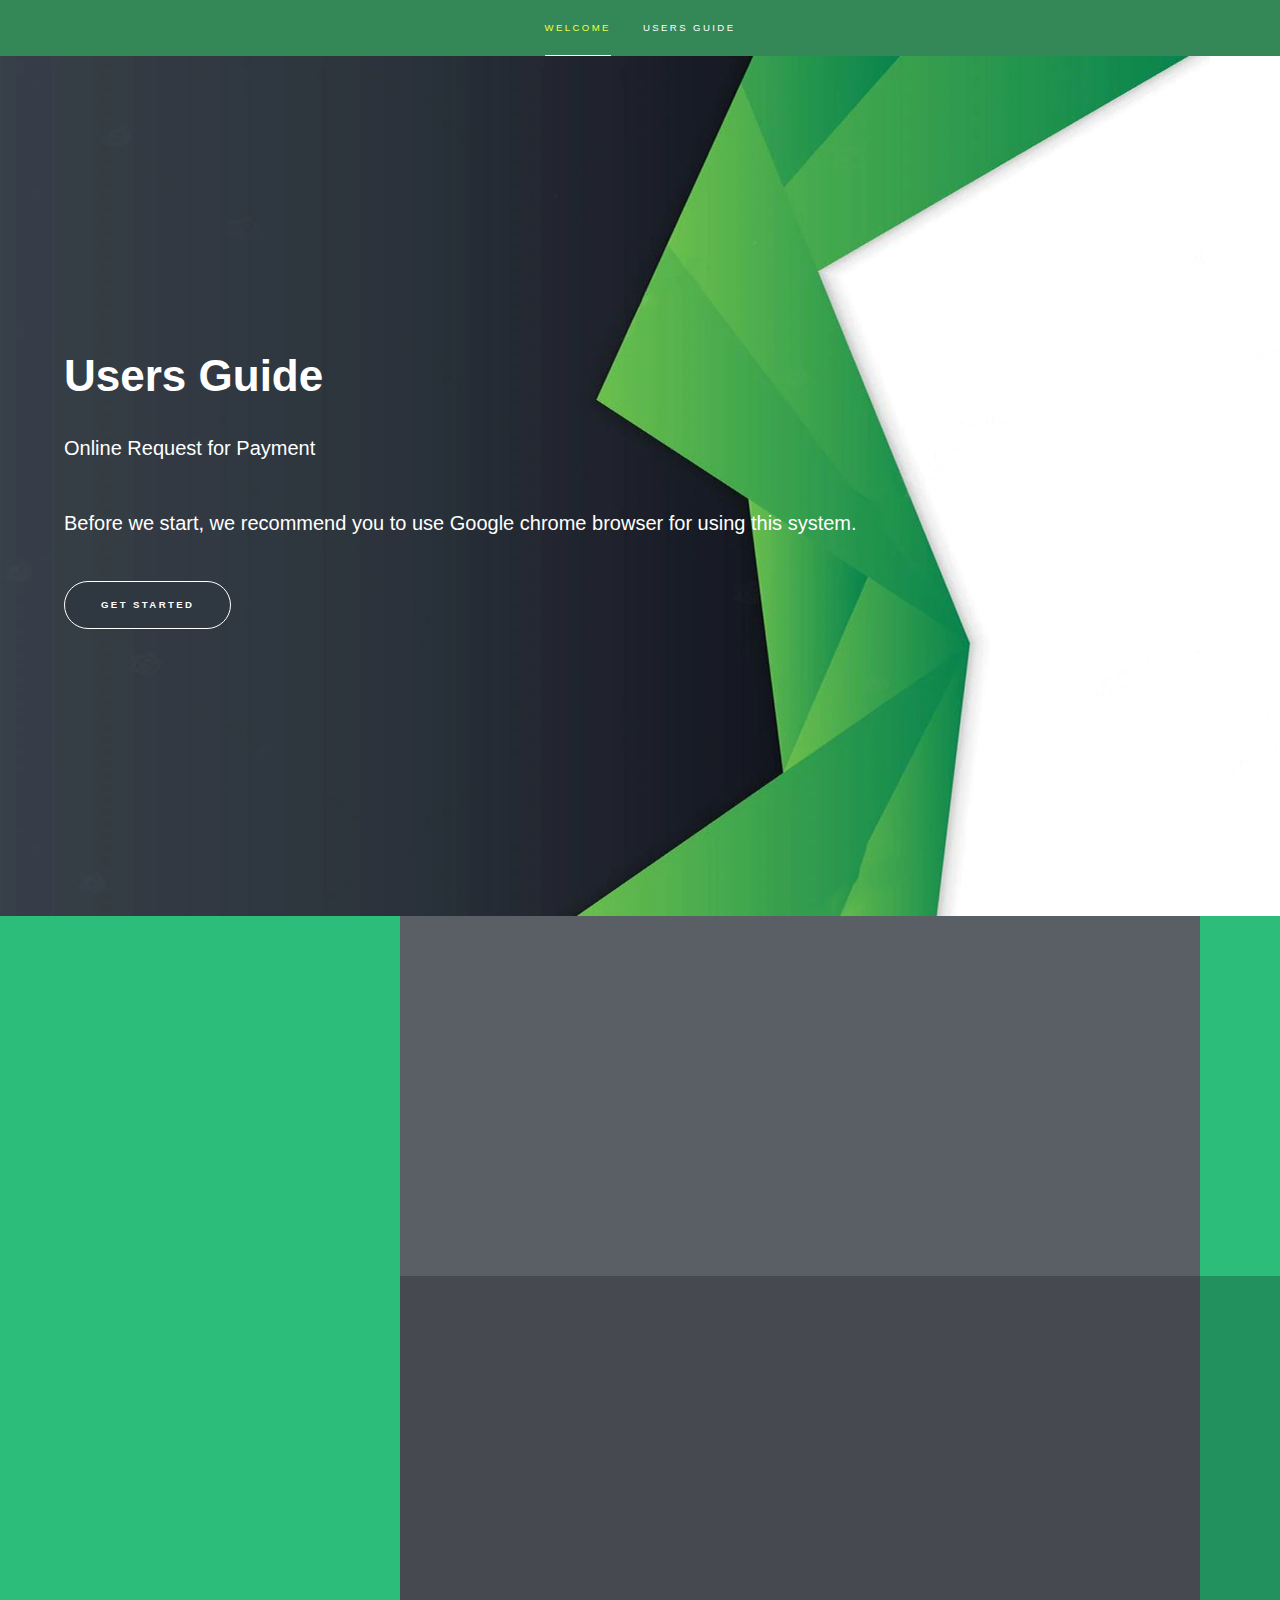
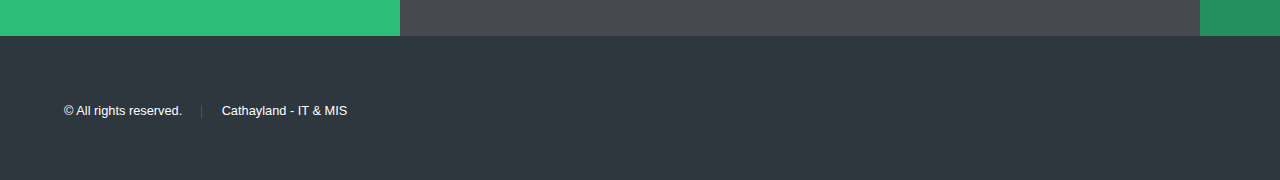
==== index.html @ 8e9511d3 "Upload HTML" ====
<!DOCTYPE HTML>

<html>
	<head>
		<title>User Manual</title>
		<meta charset="utf-8" />
		<meta name="viewport" content="width=device-width, initial-scale=1, user-scalable=no" />
		<link rel="stylesheet" href="assets/css/main.css" />
		<noscript><link rel="stylesheet" href="assets/css/noscript.css" /></noscript>
	</head>
	<body class="is-preload">

		<!-- Sidebar -->
			<section id="sidebar">
				<div class="inner">
					<nav>
						<ul>
							<li><a href="#intro">Welcome</a></li>
							<li><a href="#one">Users Guide</a></li>
						</ul>
					</nav>
				</div>
			</section>

		<!-- Wrapper -->
			<div id="wrapper">

				<!-- Intro -->
					<section id="intro" class="wrapper style1 fullscreen fade-up">
						<div class="inner">
							<h1>Users Guide</h1>
							<p>Online Request for Payment</p>
							<p style="font-weight: 100 !important; font-size: 20px; font-style: arial; margin-top:0;">Before we start, we recommend you to use Google chrome browser for using this system.</p>
							<ul class="actions">
								<li><a href="#one" class="button scrolly">Get Started</a></li>
							</ul>
						</div>
					</section>

				<!-- One -->
					<section id="one" class="wrapper style2 spotlights">
						<section>
							<a href="approver.html" class="image"><img src="images/M1.png" alt="" data-position="center center" /></a>
							<div class="content" style="background-color:#5a5f66;">
								<div class="inner">
									<h2>Approver</h2>
									<p>Directions on how to use Online Request for Payment as an approver.</p>
									<ul class="actions">
										<li><a href="approver.html" class="button">Read Online</a></li>
										<li><a href="" class="button primary icon solid fa-download">Download PDF</a></li>
									</ul>
								</div>
							</div>
						</section>
						<section>
							<a href="requestor.html" class="image"><img src="images/M2.png" alt="" data-position="top center" /></a>
							<div class="content" style="background-color:#464a50;">
								<div class="inner">
									<h2>Requestor</h2>
									<p>Directions on how to use Online Request for Payment as a requestor.</p>
									<ul class="actions">
										<li><a href="requestor.html" class="button">Read Online</a></li>
										<li><a href="" class="button primary icon solid fa-download">Download PDF</a></li>
									</ul>
								</div>
							</div>
						</section>

			</div>

		<!-- Footer -->
			<footer id="footer" class="wrapper style1-alt">
				<div class="inner" style="background-color:#2e363e;">
					<ul class="menu">
						<li>&copy; All rights reserved.</li><li>Cathayland - IT & MIS</li>
					</ul>
				</div>
			</footer>

		<!-- Scripts -->
			<script src="assets/js/jquery.min.js"></script>
			<script src="assets/js/jquery.scrollex.min.js"></script>
			<script src="assets/js/jquery.scrolly.min.js"></script>
			<script src="assets/js/browser.min.js"></script>
			<script src="assets/js/breakpoints.min.js"></script>
			<script src="assets/js/util.js"></script>
			<script src="assets/js/main.js"></script>

	</body>
</html>
---- assets/css/main.css ----
@import url(fontawesome-all.min.css);


html, body, div, span, applet, object,
iframe, h1, h2, h3, h4, h5, h6, p, blockquote,
pre, a, abbr, acronym, address, big, cite,
code, del, dfn, em, img, ins, kbd, q, s, samp,
small, strike, strong, sub, sup, tt, var, b,
u, i, center, dl, dt, dd, ol, ul, li, fieldset,
form, label, legend, table, caption, tbody,
tfoot, thead, tr, th, td, article, aside,
canvas, details, embed, figure, figcaption,
footer, header, hgroup, menu, nav, output, ruby,
section, summary, time, mark, audio, video {
	margin: 0;
	padding: 0;
	border: 0;
	font-size: 100%;
	font: inherit;
	vertical-align: baseline;}

article, aside, details, figcaption, figure,
footer, header, hgroup, menu, nav, section {
	display: block;}

body {
	line-height: 1;
}

ol, ul {
	list-style: none;
}

blockquote, q {
	quotes: none;
}

	blockquote:before, blockquote:after, q:before, q:after {
		content: '';
		content: none;
	}

table {
	border-collapse: collapse;
	border-spacing: 0;
}

body {
	-webkit-text-size-adjust: none;
}

mark {
	background-color: transparent;
	color: inherit;
}

input::-moz-focus-inner {
	border: 0;
	padding: 0;
}

input, select, textarea {
	-moz-appearance: none;
	-webkit-appearance: none;
	-ms-appearance: none;
	appearance: none;
}

/* Basic */

	@-ms-viewport {
		width: device-width;
	}

	body {
		-ms-overflow-style: scrollbar;
	}

	@media screen and (max-width: 480px) {

		html, body {
			min-width: 320px;
		}

	}

	html {
		box-sizing: border-box;
	}

	*, *:before, *:after {
		box-sizing: inherit;
	}

	body {
		background: #5a5f66;
	}

		body.is-preload *, body.is-preload *:before, body.is-preload *:after {
			-moz-animation: none !important;
			-webkit-animation: none !important;
			-ms-animation: none !important;
			animation: none !important;
			-moz-transition: none !important;
			-webkit-transition: none !important;
			-ms-transition: none !important;
			transition: none !important;
		}

/* Type */

	body, input, select, textarea {
		color: #ffffff;
		font-family: Arial, Helvetica, sans-serif;
		font-size: 16.5pt;
		font-weight: normal;
		line-height: 1.75;
	}

		@media screen and (max-width: 1680px) {

			body, input, select, textarea {
				font-size: 13pt;
			}

		}

		@media screen and (max-width: 1280px) {

			body, input, select, textarea {
				font-size: 12pt;
			}

		}

		@media screen and (max-width: 360px) {

			body, input, select, textarea {
				font-size: 11pt;
			}

		}

	a {
		-moz-transition: color 0.2s ease, border-bottom-color 0.2s ease;
		-webkit-transition: color 0.2s ease, border-bottom-color 0.2s ease;
		-ms-transition: color 0.2s ease, border-bottom-color 0.2s ease;
		transition: color 0.2s ease, border-bottom-color 0.2s ease;
		border-bottom: dotted 1px rgba(255, 255, 255, 0.35);
		color: inherit;
		text-decoration: none;
	}

		a:hover {
			border-bottom-color: transparent;
			color: #ffffff;
		}

	strong, b {
		color: #ffffff;
		font-weight: bold;
	}

	em, i {
		font-style: italic;
	}

	p {
		margin: 0 0 2em 0;
	}

	h1, h2, h3, h4, h5, h6 {
		color: #ffffff;
		font-weight: bold;
		line-height: 1.5;
		margin: 0 0 0.5em 0;
	}

		h1 a, h2 a, h3 a, h4 a, h5 a, h6 a {
			color: inherit;
			text-decoration: none;
		}

	h1 {
		font-size: 2.75em;
	}

		h1.major {
			margin: 0 0 1.3em 0;
			position: relative;
			padding-bottom: 0.35em;
		}

			h1.major:after {
				background-image: -moz-linear-gradient(to right, #ffffff, #30ff49);
				background-image: -webkit-linear-gradient(to right, #ffffff, #30ff49);
				background-image: -ms-linear-gradient(to right, #ffffff, #30ff49);
				background-image: linear-gradient(to right, #ffffff, #30ff49);
				-moz-transition: max-width 0.2s ease;
				-webkit-transition: max-width 0.2s ease;
				-ms-transition: max-width 0.2s ease;
				transition: max-width 0.2s ease;
				border-radius: 0.2em;
				bottom: 0;
				content: '';
				height: 0.05em;
				position: absolute;
				right: 0;
				width: 100%;
			}

	h2 {
		font-size: 1.75em;
	}

	h3 {
		font-size: 1.1em;
	}

	h4 {
		font-size: 1em;
	}

	h5 {
		font-size: 0.8em;
	}

	h6 {
		font-size: 0.6em;
	}

	@media screen and (max-width: 736px) {

		h1 {
			font-size: 2em;
		}

		h2 {
			font-size: 1.25em;
		}

		h3 {
			font-size: 1em;
		}

		h4 {
			font-size: 0.8em;
		}

		h5 {
			font-size: 0.6em;
		}

		h6 {
			font-size: 0.6em;
		}

	}

	sub {
		font-size: 0.8em;
		position: relative;
		top: 0.5em;
	}

	sup {
		font-size: 0.8em;
		position: relative;
		top: -0.5em;
	}

	blockquote {
		border-left: solid 4px rgba(255, 255, 255, 0.15);
		font-style: italic;
		margin: 0 0 2em 0;
		padding: 0.5em 0 0.5em 2em;
	}

	code {
		background: rgba(255, 255, 255, 0.05);
		border-radius: 0.25em;
		border: solid 1px rgba(255, 255, 255, 0.15);
		font-family: "Courier New", monospace;
		font-size: 0.9em;
		margin: 0 0.25em;
		padding: 0.25em 0.65em;
	}

	pre {
		-webkit-overflow-scrolling: touch;
		font-family: "Courier New", monospace;
		font-size: 0.9em;
		margin: 0 0 2em 0;
	}

		pre code {
			display: block;
			line-height: 1.75em;
			padding: 1em 1.5em;
			overflow-x: auto;
		}

	hr {
		border: 0;
		border-bottom: solid 1px rgba(255, 255, 255, 0.15);
		margin: 2em 0;
	}

		hr.major {
			margin: 3em 0;
		}

	.align-left {
		text-align: left;
	}

	.align-center {
		text-align: center;
	}

	.align-right {
		text-align: right;
	}

/* Row */

	.row {
		display: flex;
		flex-wrap: wrap;
		box-sizing: border-box;
		align-items: stretch;
	}

		.row > * {
			box-sizing: border-box;
		}

		.row.gtr-uniform > * > :last-child {
			margin-bottom: 0;
		}

		.row.aln-left {
			justify-content: flex-start;
		}

		.row.aln-center {
			justify-content: center;
		}

		.row.aln-right {
			justify-content: flex-end;
		}

		.row.aln-top {
			align-items: flex-start;
		}

		.row.aln-middle {
			align-items: center;
		}

		.row.aln-bottom {
			align-items: flex-end;
		}

		.row > .imp {
			order: -1;
		}

		.row > .col-1 {
			width: 8.33333%;
		}

		.row > .off-1 {
			margin-left: 8.33333%;
		}

		.row > .col-2 {
			width: 16.66667%;
		}

		.row > .off-2 {
			margin-left: 16.66667%;
		}

		.row > .col-3 {
			width: 25%;
		}

		.row > .off-3 {
			margin-left: 25%;
		}

		.row > .col-4 {
			width: 33.33333%;
		}

		.row > .off-4 {
			margin-left: 33.33333%;
		}

		.row > .col-5 {
			width: 41.66667%;
		}

		.row > .off-5 {
			margin-left: 41.66667%;
		}

		.row > .col-6 {
			width: 50%;
		}

		.row > .off-6 {
			margin-left: 50%;
		}

		.row > .col-7 {
			width: 58.33333%;
		}

		.row > .off-7 {
			margin-left: 58.33333%;
		}

		.row > .col-8 {
			width: 66.66667%;
		}

		.row > .off-8 {
			margin-left: 66.66667%;
		}

		.row > .col-9 {
			width: 75%;
		}

		.row > .off-9 {
			margin-left: 75%;
		}

		.row > .col-10 {
			width: 83.33333%;
		}

		.row > .off-10 {
			margin-left: 83.33333%;
		}

		.row > .col-11 {
			width: 91.66667%;
		}

		.row > .off-11 {
			margin-left: 91.66667%;
		}

		.row > .col-12 {
			width: 100%;
		}

		.row > .off-12 {
			margin-left: 100%;
		}

		.row.gtr-0 {
			margin-top: 0;
			margin-left: 0em;
		}

			.row.gtr-0 > * {
				padding: 0 0 0 0em;
			}

			.row.gtr-0.gtr-uniform {
				margin-top: 0em;
			}

				.row.gtr-0.gtr-uniform > * {
					padding-top: 0em;
				}

		.row.gtr-25 {
			margin-top: 0;
			margin-left: -0.375em;
		}

			.row.gtr-25 > * {
				padding: 0 0 0 0.375em;
			}

			.row.gtr-25.gtr-uniform {
				margin-top: -0.375em;
			}

				.row.gtr-25.gtr-uniform > * {
					padding-top: 0.375em;
				}

		.row.gtr-50 {
			margin-top: 0;
			margin-left: -0.75em;
		}

			.row.gtr-50 > * {
				padding: 0 0 0 0.75em;
			}

			.row.gtr-50.gtr-uniform {
				margin-top: -0.75em;
			}

				.row.gtr-50.gtr-uniform > * {
					padding-top: 0.75em;
				}

		.row {
			margin-top: 0;
			margin-left: -1.5em;
		}

			.row > * {
				padding: 0 0 0 1.5em;
			}

			.row.gtr-uniform {
				margin-top: -1.5em;
			}

				.row.gtr-uniform > * {
					padding-top: 1.5em;
				}

		.row.gtr-150 {
			margin-top: 0;
			margin-left: -2.25em;
		}

			.row.gtr-150 > * {
				padding: 0 0 0 2.25em;
			}

			.row.gtr-150.gtr-uniform {
				margin-top: -2.25em;
			}

				.row.gtr-150.gtr-uniform > * {
					padding-top: 2.25em;
				}

		.row.gtr-200 {
			margin-top: 0;
			margin-left: -3em;
		}

			.row.gtr-200 > * {
				padding: 0 0 0 3em;
			}

			.row.gtr-200.gtr-uniform {
				margin-top: -3em;
			}

				.row.gtr-200.gtr-uniform > * {
					padding-top: 3em;
				}

		@media screen and (max-width: 1680px) {

			.row {
				display: flex;
				flex-wrap: wrap;
				box-sizing: border-box;
				align-items: stretch;
			}

				.row > * {
					box-sizing: border-box;
				}

				.row.gtr-uniform > * > :last-child {
					margin-bottom: 0;
				}

				.row.aln-left {
					justify-content: flex-start;
				}

				.row.aln-center {
					justify-content: center;
				}

				.row.aln-right {
					justify-content: flex-end;
				}

				.row.aln-top {
					align-items: flex-start;
				}

				.row.aln-middle {
					align-items: center;
				}

				.row.aln-bottom {
					align-items: flex-end;
				}

				.row > .imp-xlarge {
					order: -1;
				}

				.row > .col-1-xlarge {
					width: 8.33333%;
				}

				.row > .off-1-xlarge {
					margin-left: 8.33333%;
				}

				.row > .col-2-xlarge {
					width: 16.66667%;
				}

				.row > .off-2-xlarge {
					margin-left: 16.66667%;
				}

				.row > .col-3-xlarge {
					width: 25%;
				}

				.row > .off-3-xlarge {
					margin-left: 25%;
				}

				.row > .col-4-xlarge {
					width: 33.33333%;
				}

				.row > .off-4-xlarge {
					margin-left: 33.33333%;
				}

				.row > .col-5-xlarge {
					width: 41.66667%;
				}

				.row > .off-5-xlarge {
					margin-left: 41.66667%;
				}

				.row > .col-6-xlarge {
					width: 50%;
				}

				.row > .off-6-xlarge {
					margin-left: 50%;
				}

				.row > .col-7-xlarge {
					width: 58.33333%;
				}

				.row > .off-7-xlarge {
					margin-left: 58.33333%;
				}

				.row > .col-8-xlarge {
					width: 66.66667%;
				}

				.row > .off-8-xlarge {
					margin-left: 66.66667%;
				}

				.row > .col-9-xlarge {
					width: 75%;
				}

				.row > .off-9-xlarge {
					margin-left: 75%;
				}

				.row > .col-10-xlarge {
					width: 83.33333%;
				}

				.row > .off-10-xlarge {
					margin-left: 83.33333%;
				}

				.row > .col-11-xlarge {
					width: 91.66667%;
				}

				.row > .off-11-xlarge {
					margin-left: 91.66667%;
				}

				.row > .col-12-xlarge {
					width: 100%;
				}

				.row > .off-12-xlarge {
					margin-left: 100%;
				}

				.row.gtr-0 {
					margin-top: 0;
					margin-left: 0em;
				}

					.row.gtr-0 > * {
						padding: 0 0 0 0em;
					}

					.row.gtr-0.gtr-uniform {
						margin-top: 0em;
					}

						.row.gtr-0.gtr-uniform > * {
							padding-top: 0em;
						}

				.row.gtr-25 {
					margin-top: 0;
					margin-left: -0.375em;
				}

					.row.gtr-25 > * {
						padding: 0 0 0 0.375em;
					}

					.row.gtr-25.gtr-uniform {
						margin-top: -0.375em;
					}

						.row.gtr-25.gtr-uniform > * {
							padding-top: 0.375em;
						}

				.row.gtr-50 {
					margin-top: 0;
					margin-left: -0.75em;
				}

					.row.gtr-50 > * {
						padding: 0 0 0 0.75em;
					}

					.row.gtr-50.gtr-uniform {
						margin-top: -0.75em;
					}

						.row.gtr-50.gtr-uniform > * {
							padding-top: 0.75em;
						}

				.row {
					margin-top: 0;
					margin-left: -1.5em;
				}

					.row > * {
						padding: 0 0 0 1.5em;
					}

					.row.gtr-uniform {
						margin-top: -1.5em;
					}

						.row.gtr-uniform > * {
							padding-top: 1.5em;
						}

				.row.gtr-150 {
					margin-top: 0;
					margin-left: -2.25em;
				}

					.row.gtr-150 > * {
						padding: 0 0 0 2.25em;
					}

					.row.gtr-150.gtr-uniform {
						margin-top: -2.25em;
					}

						.row.gtr-150.gtr-uniform > * {
							padding-top: 2.25em;
						}

				.row.gtr-200 {
					margin-top: 0;
					margin-left: -3em;
				}

					.row.gtr-200 > * {
						padding: 0 0 0 3em;
					}

					.row.gtr-200.gtr-uniform {
						margin-top: -3em;
					}

						.row.gtr-200.gtr-uniform > * {
							padding-top: 3em;
						}

		}

		@media screen and (max-width: 1280px) {

			.row {
				display: flex;
				flex-wrap: wrap;
				box-sizing: border-box;
				align-items: stretch;
			}

				.row > * {
					box-sizing: border-box;
				}

				.row.gtr-uniform > * > :last-child {
					margin-bottom: 0;
				}

				.row.aln-left {
					justify-content: flex-start;
				}

				.row.aln-center {
					justify-content: center;
				}

				.row.aln-right {
					justify-content: flex-end;
				}

				.row.aln-top {
					align-items: flex-start;
				}

				.row.aln-middle {
					align-items: center;
				}

				.row.aln-bottom {
					align-items: flex-end;
				}

				.row > .imp-large {
					order: -1;
				}

				.row > .col-1-large {
					width: 8.33333%;
				}

				.row > .off-1-large {
					margin-left: 8.33333%;
				}

				.row > .col-2-large {
					width: 16.66667%;
				}

				.row > .off-2-large {
					margin-left: 16.66667%;
				}

				.row > .col-3-large {
					width: 25%;
				}

				.row > .off-3-large {
					margin-left: 25%;
				}

				.row > .col-4-large {
					width: 33.33333%;
				}

				.row > .off-4-large {
					margin-left: 33.33333%;
				}

				.row > .col-5-large {
					width: 41.66667%;
				}

				.row > .off-5-large {
					margin-left: 41.66667%;
				}

				.row > .col-6-large {
					width: 50%;
				}

				.row > .off-6-large {
					margin-left: 50%;
				}

				.row > .col-7-large {
					width: 58.33333%;
				}

				.row > .off-7-large {
					margin-left: 58.33333%;
				}

				.row > .col-8-large {
					width: 66.66667%;
				}

				.row > .off-8-large {
					margin-left: 66.66667%;
				}

				.row > .col-9-large {
					width: 75%;
				}

				.row > .off-9-large {
					margin-left: 75%;
				}

				.row > .col-10-large {
					width: 83.33333%;
				}

				.row > .off-10-large {
					margin-left: 83.33333%;
				}

				.row > .col-11-large {
					width: 91.66667%;
				}

				.row > .off-11-large {
					margin-left: 91.66667%;
				}

				.row > .col-12-large {
					width: 100%;
				}

				.row > .off-12-large {
					margin-left: 100%;
				}

				.row.gtr-0 {
					margin-top: 0;
					margin-left: 0em;
				}

					.row.gtr-0 > * {
						padding: 0 0 0 0em;
					}

					.row.gtr-0.gtr-uniform {
						margin-top: 0em;
					}

						.row.gtr-0.gtr-uniform > * {
							padding-top: 0em;
						}

				.row.gtr-25 {
					margin-top: 0;
					margin-left: -0.375em;
				}

					.row.gtr-25 > * {
						padding: 0 0 0 0.375em;
					}

					.row.gtr-25.gtr-uniform {
						margin-top: -0.375em;
					}

						.row.gtr-25.gtr-uniform > * {
							padding-top: 0.375em;
						}

				.row.gtr-50 {
					margin-top: 0;
					margin-left: -0.75em;
				}

					.row.gtr-50 > * {
						padding: 0 0 0 0.75em;
					}

					.row.gtr-50.gtr-uniform {
						margin-top: -0.75em;
					}

						.row.gtr-50.gtr-uniform > * {
							padding-top: 0.75em;
						}

				.row {
					margin-top: 0;
					margin-left: -1.5em;
				}

					.row > * {
						padding: 0 0 0 1.5em;
					}

					.row.gtr-uniform {
						margin-top: -1.5em;
					}

						.row.gtr-uniform > * {
							padding-top: 1.5em;
						}

				.row.gtr-150 {
					margin-top: 0;
					margin-left: -2.25em;
				}

					.row.gtr-150 > * {
						padding: 0 0 0 2.25em;
					}

					.row.gtr-150.gtr-uniform {
						margin-top: -2.25em;
					}

						.row.gtr-150.gtr-uniform > * {
							padding-top: 2.25em;
						}

				.row.gtr-200 {
					margin-top: 0;
					margin-left: -3em;
				}

					.row.gtr-200 > * {
						padding: 0 0 0 3em;
					}

					.row.gtr-200.gtr-uniform {
						margin-top: -3em;
					}

						.row.gtr-200.gtr-uniform > * {
							padding-top: 3em;
						}

		}

		@media screen and (max-width: 980px) {

			.row {
				display: flex;
				flex-wrap: wrap;
				box-sizing: border-box;
				align-items: stretch;
			}

				.row > * {
					box-sizing: border-box;
				}

				.row.gtr-uniform > * > :last-child {
					margin-bottom: 0;
				}

				.row.aln-left {
					justify-content: flex-start;
				}

				.row.aln-center {
					justify-content: center;
				}

				.row.aln-right {
					justify-content: flex-end;
				}

				.row.aln-top {
					align-items: flex-start;
				}

				.row.aln-middle {
					align-items: center;
				}

				.row.aln-bottom {
					align-items: flex-end;
				}

				.row > .imp-medium {
					order: -1;
				}

				.row > .col-1-medium {
					width: 8.33333%;
				}

				.row > .off-1-medium {
					margin-left: 8.33333%;
				}

				.row > .col-2-medium {
					width: 16.66667%;
				}

				.row > .off-2-medium {
					margin-left: 16.66667%;
				}

				.row > .col-3-medium {
					width: 25%;
				}

				.row > .off-3-medium {
					margin-left: 25%;
				}

				.row > .col-4-medium {
					width: 33.33333%;
				}

				.row > .off-4-medium {
					margin-left: 33.33333%;
				}

				.row > .col-5-medium {
					width: 41.66667%;
				}

				.row > .off-5-medium {
					margin-left: 41.66667%;
				}

				.row > .col-6-medium {
					width: 50%;
				}

				.row > .off-6-medium {
					margin-left: 50%;
				}

				.row > .col-7-medium {
					width: 58.33333%;
				}

				.row > .off-7-medium {
					margin-left: 58.33333%;
				}

				.row > .col-8-medium {
					width: 66.66667%;
				}

				.row > .off-8-medium {
					margin-left: 66.66667%;
				}

				.row > .col-9-medium {
					width: 75%;
				}

				.row > .off-9-medium {
					margin-left: 75%;
				}

				.row > .col-10-medium {
					width: 83.33333%;
				}

				.row > .off-10-medium {
					margin-left: 83.33333%;
				}

				.row > .col-11-medium {
					width: 91.66667%;
				}

				.row > .off-11-medium {
					margin-left: 91.66667%;
				}

				.row > .col-12-medium {
					width: 100%;
				}

				.row > .off-12-medium {
					margin-left: 100%;
				}

				.row.gtr-0 {
					margin-top: 0;
					margin-left: 0em;
				}

					.row.gtr-0 > * {
						padding: 0 0 0 0em;
					}

					.row.gtr-0.gtr-uniform {
						margin-top: 0em;
					}

						.row.gtr-0.gtr-uniform > * {
							padding-top: 0em;
						}

				.row.gtr-25 {
					margin-top: 0;
					margin-left: -0.375em;
				}

					.row.gtr-25 > * {
						padding: 0 0 0 0.375em;
					}

					.row.gtr-25.gtr-uniform {
						margin-top: -0.375em;
					}

						.row.gtr-25.gtr-uniform > * {
							padding-top: 0.375em;
						}

				.row.gtr-50 {
					margin-top: 0;
					margin-left: -0.75em;
				}

					.row.gtr-50 > * {
						padding: 0 0 0 0.75em;
					}

					.row.gtr-50.gtr-uniform {
						margin-top: -0.75em;
					}

						.row.gtr-50.gtr-uniform > * {
							padding-top: 0.75em;
						}

				.row {
					margin-top: 0;
					margin-left: -1.5em;
				}

					.row > * {
						padding: 0 0 0 1.5em;
					}

					.row.gtr-uniform {
						margin-top: -1.5em;
					}

						.row.gtr-uniform > * {
							padding-top: 1.5em;
						}

				.row.gtr-150 {
					margin-top: 0;
					margin-left: -2.25em;
				}

					.row.gtr-150 > * {
						padding: 0 0 0 2.25em;
					}

					.row.gtr-150.gtr-uniform {
						margin-top: -2.25em;
					}

						.row.gtr-150.gtr-uniform > * {
							padding-top: 2.25em;
						}

				.row.gtr-200 {
					margin-top: 0;
					margin-left: -3em;
				}

					.row.gtr-200 > * {
						padding: 0 0 0 3em;
					}

					.row.gtr-200.gtr-uniform {
						margin-top: -3em;
					}

						.row.gtr-200.gtr-uniform > * {
							padding-top: 3em;
						}

		}

		@media screen and (max-width: 736px) {

			.row {
				display: flex;
				flex-wrap: wrap;
				box-sizing: border-box;
				align-items: stretch;
			}

				.row > * {
					box-sizing: border-box;
				}

				.row.gtr-uniform > * > :last-child {
					margin-bottom: 0;
				}

				.row.aln-left {
					justify-content: flex-start;
				}

				.row.aln-center {
					justify-content: center;
				}

				.row.aln-right {
					justify-content: flex-end;
				}

				.row.aln-top {
					align-items: flex-start;
				}

				.row.aln-middle {
					align-items: center;
				}

				.row.aln-bottom {
					align-items: flex-end;
				}

				.row > .imp-small {
					order: -1;
				}

				.row > .col-1-small {
					width: 8.33333%;
				}

				.row > .off-1-small {
					margin-left: 8.33333%;
				}

				.row > .col-2-small {
					width: 16.66667%;
				}

				.row > .off-2-small {
					margin-left: 16.66667%;
				}

				.row > .col-3-small {
					width: 25%;
				}

				.row > .off-3-small {
					margin-left: 25%;
				}

				.row > .col-4-small {
					width: 33.33333%;
				}

				.row > .off-4-small {
					margin-left: 33.33333%;
				}

				.row > .col-5-small {
					width: 41.66667%;
				}

				.row > .off-5-small {
					margin-left: 41.66667%;
				}

				.row > .col-6-small {
					width: 50%;
				}

				.row > .off-6-small {
					margin-left: 50%;
				}

				.row > .col-7-small {
					width: 58.33333%;
				}

				.row > .off-7-small {
					margin-left: 58.33333%;
				}

				.row > .col-8-small {
					width: 66.66667%;
				}

				.row > .off-8-small {
					margin-left: 66.66667%;
				}

				.row > .col-9-small {
					width: 75%;
				}

				.row > .off-9-small {
					margin-left: 75%;
				}

				.row > .col-10-small {
					width: 83.33333%;
				}

				.row > .off-10-small {
					margin-left: 83.33333%;
				}

				.row > .col-11-small {
					width: 91.66667%;
				}

				.row > .off-11-small {
					margin-left: 91.66667%;
				}

				.row > .col-12-small {
					width: 100%;
				}

				.row > .off-12-small {
					margin-left: 100%;
				}

				.row.gtr-0 {
					margin-top: 0;
					margin-left: 0em;
				}

					.row.gtr-0 > * {
						padding: 0 0 0 0em;
					}

					.row.gtr-0.gtr-uniform {
						margin-top: 0em;
					}

						.row.gtr-0.gtr-uniform > * {
							padding-top: 0em;
						}

				.row.gtr-25 {
					margin-top: 0;
					margin-left: -0.375em;
				}

					.row.gtr-25 > * {
						padding: 0 0 0 0.375em;
					}

					.row.gtr-25.gtr-uniform {
						margin-top: -0.375em;
					}

						.row.gtr-25.gtr-uniform > * {
							padding-top: 0.375em;
						}

				.row.gtr-50 {
					margin-top: 0;
					margin-left: -0.75em;
				}

					.row.gtr-50 > * {
						padding: 0 0 0 0.75em;
					}

					.row.gtr-50.gtr-uniform {
						margin-top: -0.75em;
					}

						.row.gtr-50.gtr-uniform > * {
							padding-top: 0.75em;
						}

				.row {
					margin-top: 0;
					margin-left: -1.5em;
				}

					.row > * {
						padding: 0 0 0 1.5em;
					}

					.row.gtr-uniform {
						margin-top: -1.5em;
					}

						.row.gtr-uniform > * {
							padding-top: 1.5em;
						}

				.row.gtr-150 {
					margin-top: 0;
					margin-left: -2.25em;
				}

					.row.gtr-150 > * {
						padding: 0 0 0 2.25em;
					}

					.row.gtr-150.gtr-uniform {
						margin-top: -2.25em;
					}

						.row.gtr-150.gtr-uniform > * {
							padding-top: 2.25em;
						}

				.row.gtr-200 {
					margin-top: 0;
					margin-left: -3em;
				}

					.row.gtr-200 > * {
						padding: 0 0 0 3em;
					}

					.row.gtr-200.gtr-uniform {
						margin-top: -3em;
					}

						.row.gtr-200.gtr-uniform > * {
							padding-top: 3em;
						}

		}

		@media screen and (max-width: 480px) {

			.row {
				display: flex;
				flex-wrap: wrap;
				box-sizing: border-box;
				align-items: stretch;
			}

				.row > * {
					box-sizing: border-box;
				}

				.row.gtr-uniform > * > :last-child {
					margin-bottom: 0;
				}

				.row.aln-left {
					justify-content: flex-start;
				}

				.row.aln-center {
					justify-content: center;
				}

				.row.aln-right {
					justify-content: flex-end;
				}

				.row.aln-top {
					align-items: flex-start;
				}

				.row.aln-middle {
					align-items: center;
				}

				.row.aln-bottom {
					align-items: flex-end;
				}

				.row > .imp-xsmall {
					order: -1;
				}

				.row > .col-1-xsmall {
					width: 8.33333%;
				}

				.row > .off-1-xsmall {
					margin-left: 8.33333%;
				}

				.row > .col-2-xsmall {
					width: 16.66667%;
				}

				.row > .off-2-xsmall {
					margin-left: 16.66667%;
				}

				.row > .col-3-xsmall {
					width: 25%;
				}

				.row > .off-3-xsmall {
					margin-left: 25%;
				}

				.row > .col-4-xsmall {
					width: 33.33333%;
				}

				.row > .off-4-xsmall {
					margin-left: 33.33333%;
				}

				.row > .col-5-xsmall {
					width: 41.66667%;
				}

				.row > .off-5-xsmall {
					margin-left: 41.66667%;
				}

				.row > .col-6-xsmall {
					width: 50%;
				}

				.row > .off-6-xsmall {
					margin-left: 50%;
				}

				.row > .col-7-xsmall {
					width: 58.33333%;
				}

				.row > .off-7-xsmall {
					margin-left: 58.33333%;
				}

				.row > .col-8-xsmall {
					width: 66.66667%;
				}

				.row > .off-8-xsmall {
					margin-left: 66.66667%;
				}

				.row > .col-9-xsmall {
					width: 75%;
				}

				.row > .off-9-xsmall {
					margin-left: 75%;
				}

				.row > .col-10-xsmall {
					width: 83.33333%;
				}

				.row > .off-10-xsmall {
					margin-left: 83.33333%;
				}

				.row > .col-11-xsmall {
					width: 91.66667%;
				}

				.row > .off-11-xsmall {
					margin-left: 91.66667%;
				}

				.row > .col-12-xsmall {
					width: 100%;
				}

				.row > .off-12-xsmall {
					margin-left: 100%;
				}

				.row.gtr-0 {
					margin-top: 0;
					margin-left: 0em;
				}

					.row.gtr-0 > * {
						padding: 0 0 0 0em;
					}

					.row.gtr-0.gtr-uniform {
						margin-top: 0em;
					}

						.row.gtr-0.gtr-uniform > * {
							padding-top: 0em;
						}

				.row.gtr-25 {
					margin-top: 0;
					margin-left: -0.375em;
				}

					.row.gtr-25 > * {
						padding: 0 0 0 0.375em;
					}

					.row.gtr-25.gtr-uniform {
						margin-top: -0.375em;
					}

						.row.gtr-25.gtr-uniform > * {
							padding-top: 0.375em;
						}

				.row.gtr-50 {
					margin-top: 0;
					margin-left: -0.75em;
				}

					.row.gtr-50 > * {
						padding: 0 0 0 0.75em;
					}

					.row.gtr-50.gtr-uniform {
						margin-top: -0.75em;
					}

						.row.gtr-50.gtr-uniform > * {
							padding-top: 0.75em;
						}

				.row {
					margin-top: 0;
					margin-left: -1.5em;
				}

					.row > * {
						padding: 0 0 0 1.5em;
					}

					.row.gtr-uniform {
						margin-top: -1.5em;
					}

						.row.gtr-uniform > * {
							padding-top: 1.5em;
						}

				.row.gtr-150 {
					margin-top: 0;
					margin-left: -2.25em;
				}

					.row.gtr-150 > * {
						padding: 0 0 0 2.25em;
					}

					.row.gtr-150.gtr-uniform {
						margin-top: -2.25em;
					}

						.row.gtr-150.gtr-uniform > * {
							padding-top: 2.25em;
						}

				.row.gtr-200 {
					margin-top: 0;
					margin-left: -3em;
				}

					.row.gtr-200 > * {
						padding: 0 0 0 3em;
					}

					.row.gtr-200.gtr-uniform {
						margin-top: -3em;
					}

						.row.gtr-200.gtr-uniform > * {
							padding-top: 3em;
						}

		}

/* Box */

	.box {
		border-radius: 0.25em;
		border: solid 1px rgba(255, 255, 255, 0.15);
		margin-bottom: 2em;
		padding: 1.5em;
	}

		.box > :last-child,
		.box > :last-child > :last-child,
		.box > :last-child > :last-child > :last-child {
			margin-bottom: 0;
		}

		.box.alt {
			border: 0;
			border-radius: 0;
			padding: 0;
		}

/* Button */

	input[type="submit"],
	input[type="reset"],
	input[type="button"],
	button,
	.button {
		-moz-appearance: none;
		-webkit-appearance: none;
		-ms-appearance: none;
		appearance: none;
		-moz-transition: border-color 0.2s ease;
		-webkit-transition: border-color 0.2s ease;
		-ms-transition: border-color 0.2s ease;
		transition: border-color 0.2s ease;
		background-color: #2f3740;
		border: solid 1px !important;
		border-color: #ffffff !important;
		border-radius: 3em;
		color: #ffffff !important;
		cursor: pointer;
		display: inline-block;
		font-size: 0.6em;
		font-weight: bold;
		height: calc(4.75em + 2px);
		letter-spacing: 0.25em;
		line-height: 4.75em;
		outline: 0;
		padding: 0 3.75em;
		position: relative;
		text-align: center;
		text-decoration: none;
		text-transform: uppercase;
		white-space: nowrap;
	}

		input[type="submit"]:after,
		input[type="reset"]:after,
		input[type="button"]:after,
		button:after,
		.button:after {
			-moz-transform: scale(0.25);
			-webkit-transform: scale(0.25);
			-ms-transform: scale(0.25);
			transform: scale(0.25);
			pointer-events: none;
			-moz-transition: opacity 0.2s ease, -moz-transform 0.2s ease;
			-webkit-transition: opacity 0.2s ease, -webkit-transform 0.2s ease;
			-ms-transition: opacity 0.2s ease, -ms-transform 0.2s ease;
			transition: opacity 0.2s ease, transform 0.2s ease;
			background: #ffffff;
			border-radius: 3em;
			content: '';
			height: 100%;
			left: 0;
			opacity: 0;
			position: absolute;
			top: 0;
			width: 100%;
		}

		input[type="submit"].icon:before,
		input[type="reset"].icon:before,
		input[type="button"].icon:before,
		button.icon:before,
		.button.icon:before {
			margin-right: 0.75em;
		}

		input[type="submit"].fit,
		input[type="reset"].fit,
		input[type="button"].fit,
		button.fit,
		.button.fit {
			width: 100%;
		}

		input[type="submit"].small,
		input[type="reset"].small,
		input[type="button"].small,
		button.small,
		.button.small {
			font-size: 0.4em;
		}

		input[type="submit"].large,
		input[type="reset"].large,
		input[type="button"].large,
		button.large,
		.button.large {
			font-size: 0.8em;
		}

		input[type="submit"].primary,
		input[type="reset"].primary,
		input[type="button"].primary,
		button.primary,
		.button.primary {
			background-color: #ffffff;
			color: #158f5c !important;
		}

			input[type="submit"].primary:after,
			input[type="reset"].primary:after,
			input[type="button"].primary:after,
			button.primary:after,
			.button.primary:after {
				display: none;
			}

		input[type="submit"].disabled, input[type="submit"]:disabled,
		input[type="reset"].disabled,
		input[type="reset"]:disabled,
		input[type="button"].disabled,
		input[type="button"]:disabled,
		button.disabled,
		button:disabled,
		.button.disabled,
		.button:disabled {
			cursor: default;
			opacity: 0.5;
			pointer-events: none;
		}

		input[type="submit"]:hover,
		input[type="reset"]:hover,
		input[type="button"]:hover,
		button:hover,
		.button:hover {
			border-color: rgba(255, 255, 255, 0.55) !important;
		}

			input[type="submit"]:hover:after,
			input[type="reset"]:hover:after,
			input[type="button"]:hover:after,
			button:hover:after,
			.button:hover:after {
				opacity: 0.05;
				-moz-transform: scale(1);
				-webkit-transform: scale(1);
				-ms-transform: scale(1);
				transform: scale(1);
			}

			input[type="submit"]:hover:active,
			input[type="reset"]:hover:active,
			input[type="button"]:hover:active,
			button:hover:active,
			.button:hover:active {
				border-color: #ffffff !important;
			}

				input[type="submit"]:hover:active:after,
				input[type="reset"]:hover:active:after,
				input[type="button"]:hover:active:after,
				button:hover:active:after,
				.button:hover:active:after {
					opacity: 0.1;
				}

/* Features */

	.features {
		display: -moz-flex;
		display: -webkit-flex;
		display: -ms-flex;
		display: flex;
		-moz-flex-wrap: wrap;
		-webkit-flex-wrap: wrap;
		-ms-flex-wrap: wrap;
		flex-wrap: wrap;
		border-radius: 0.25em;
		border: solid 1px rgba(255, 255, 255, 0.15);
		background: rgba(255, 255, 255, 0.05);
		margin: 0 0 2em 0;
	}

		.features section {
			padding: 3.5em 3em 1em 7em ;
			width: 50%;
			border-top: solid 1px rgba(255, 255, 255, 0.15);
			position: relative;
		}

			.features section:nth-child(-n + 2) {
				border-top-width: 0;
			}

			.features section:nth-child(2n) {
				border-left: solid 1px rgba(255, 255, 255, 0.15);
			}

			.features section .icon {
				-moz-transition: opacity 0.5s ease, -moz-transform 0.5s ease;
				-webkit-transition: opacity 0.5s ease, -webkit-transform 0.5s ease;
				-ms-transition: opacity 0.5s ease, -ms-transform 0.5s ease;
				transition: opacity 0.5s ease, transform 0.5s ease;
				-moz-transition-delay: 1s;
				-webkit-transition-delay: 1s;
				-ms-transition-delay: 1s;
				transition-delay: 1s;
				-moz-transform: scale(1);
				-webkit-transform: scale(1);
				-ms-transform: scale(1);
				transform: scale(1);
				position: absolute;
				left: 3em;
				top: 3em;
				opacity: 1;
			}

			.features section:nth-child(1) .icon {
				-moz-transition-delay: 0.15s;
				-webkit-transition-delay: 0.15s;
				-ms-transition-delay: 0.15s;
				transition-delay: 0.15s;
			}

			.features section:nth-child(2) .icon {
				-moz-transition-delay: 0.3s;
				-webkit-transition-delay: 0.3s;
				-ms-transition-delay: 0.3s;
				transition-delay: 0.3s;
			}

			.features section:nth-child(3) .icon {
				-moz-transition-delay: 0.45s;
				-webkit-transition-delay: 0.45s;
				-ms-transition-delay: 0.45s;
				transition-delay: 0.45s;
			}

			.features section:nth-child(4) .icon {
				-moz-transition-delay: 0.6s;
				-webkit-transition-delay: 0.6s;
				-ms-transition-delay: 0.6s;
				transition-delay: 0.6s;
			}

			.features section:nth-child(5) .icon {
				-moz-transition-delay: 0.75s;
				-webkit-transition-delay: 0.75s;
				-ms-transition-delay: 0.75s;
				transition-delay: 0.75s;
			}

			.features section:nth-child(6) .icon {
				-moz-transition-delay: 0.9s;
				-webkit-transition-delay: 0.9s;
				-ms-transition-delay: 0.9s;
				transition-delay: 0.9s;
			}

			.features section:nth-child(7) .icon {
				-moz-transition-delay: 1.05s;
				-webkit-transition-delay: 1.05s;
				-ms-transition-delay: 1.05s;
				transition-delay: 1.05s;
			}

			.features section:nth-child(8) .icon {
				-moz-transition-delay: 1.2s;
				-webkit-transition-delay: 1.2s;
				-ms-transition-delay: 1.2s;
				transition-delay: 1.2s;
			}

			.features section:nth-child(9) .icon {
				-moz-transition-delay: 1.35s;
				-webkit-transition-delay: 1.35s;
				-ms-transition-delay: 1.35s;
				transition-delay: 1.35s;
			}

			.features section:nth-child(10) .icon {
				-moz-transition-delay: 1.5s;
				-webkit-transition-delay: 1.5s;
				-ms-transition-delay: 1.5s;
				transition-delay: 1.5s;
			}

			.features section:nth-child(11) .icon {
				-moz-transition-delay: 1.65s;
				-webkit-transition-delay: 1.65s;
				-ms-transition-delay: 1.65s;
				transition-delay: 1.65s;
			}

			.features section:nth-child(12) .icon {
				-moz-transition-delay: 1.8s;
				-webkit-transition-delay: 1.8s;
				-ms-transition-delay: 1.8s;
				transition-delay: 1.8s;
			}

			.features section:nth-child(13) .icon {
				-moz-transition-delay: 1.95s;
				-webkit-transition-delay: 1.95s;
				-ms-transition-delay: 1.95s;
				transition-delay: 1.95s;
			}

			.features section:nth-child(14) .icon {
				-moz-transition-delay: 2.1s;
				-webkit-transition-delay: 2.1s;
				-ms-transition-delay: 2.1s;
				transition-delay: 2.1s;
			}

			.features section:nth-child(15) .icon {
				-moz-transition-delay: 2.25s;
				-webkit-transition-delay: 2.25s;
				-ms-transition-delay: 2.25s;
				transition-delay: 2.25s;
			}

			.features section:nth-child(16) .icon {
				-moz-transition-delay: 2.4s;
				-webkit-transition-delay: 2.4s;
				-ms-transition-delay: 2.4s;
				transition-delay: 2.4s;
			}

			.features section:nth-child(17) .icon {
				-moz-transition-delay: 2.55s;
				-webkit-transition-delay: 2.55s;
				-ms-transition-delay: 2.55s;
				transition-delay: 2.55s;
			}

			.features section:nth-child(18) .icon {
				-moz-transition-delay: 2.7s;
				-webkit-transition-delay: 2.7s;
				-ms-transition-delay: 2.7s;
				transition-delay: 2.7s;
			}

			.features section:nth-child(19) .icon {
				-moz-transition-delay: 2.85s;
				-webkit-transition-delay: 2.85s;
				-ms-transition-delay: 2.85s;
				transition-delay: 2.85s;
			}

			.features section:nth-child(20) .icon {
				-moz-transition-delay: 3s;
				-webkit-transition-delay: 3s;
				-ms-transition-delay: 3s;
				transition-delay: 3s;
			}

		.features.inactive section .icon {
			-moz-transform: scale(0.5);
			-webkit-transform: scale(0.5);
			-ms-transform: scale(0.5);
			transform: scale(0.5);
			opacity: 0;
		}

		@media screen and (max-width: 980px) {

			.features {
				display: block;
			}

				.features section {
					border-top-width: 1px !important;
					border-left-width: 0 !important;
					width: 100%;
				}

					.features section:first-child {
						border-top-width: 0 !important;
					}

		}

		@media screen and (max-width: 736px) {

			.features section {
				padding: 2.5em 1.5em 0.1em 5.5em ;
			}

				.features section .icon {
					left: 1.5em;
					top: 2em;
				}

		}

		@media screen and (max-width: 480px) {

			.features section {
				padding: 2em 1.5em 0.1em 1.5em ;
			}

				.features section .icon {
					left: 0;
					position: relative;
					top: 0;
				}

		}

/* Form */

	form {
		margin: 0 0 2em 0;
	}

		form > :last-child {
			margin-bottom: 0;
		}

		form > .fields {
			display: -moz-flex;
			display: -webkit-flex;
			display: -ms-flex;
			display: flex;
			-moz-flex-wrap: wrap;
			-webkit-flex-wrap: wrap;
			-ms-flex-wrap: wrap;
			flex-wrap: wrap;
			width: calc(100% + 3em);
			margin: -1.5em 0 2em -1.5em;
		}

			form > .fields > .field {
				-moz-flex-grow: 0;
				-webkit-flex-grow: 0;
				-ms-flex-grow: 0;
				flex-grow: 0;
				-moz-flex-shrink: 0;
				-webkit-flex-shrink: 0;
				-ms-flex-shrink: 0;
				flex-shrink: 0;
				padding: 1.5em 0 0 1.5em;
				width: calc(100% - 1.5em);
			}

				form > .fields > .field.half {
					width: calc(50% - 0.75em);
				}

				form > .fields > .field.third {
					width: calc(100%/3 - 0.5em);
				}

				form > .fields > .field.quarter {
					width: calc(25% - 0.375em);
				}

		@media screen and (max-width: 480px) {

			form > .fields {
				width: calc(100% + 3em);
				margin: -1.5em 0 2em -1.5em;
			}

				form > .fields > .field {
					padding: 1.5em 0 0 1.5em;
					width: calc(100% - 1.5em);
				}

					form > .fields > .field.half {
						width: calc(100% - 1.5em);
					}

					form > .fields > .field.third {
						width: calc(100% - 1.5em);
					}

					form > .fields > .field.quarter {
						width: calc(100% - 1.5em);
					}

		}

	label {
		color: #ffffff;
		font-weight: bold;
		line-height: 1.5;
		margin: 0 0 0.7em 0;
		display: block;
		font-size: 1.1em;
	}

	input[type="text"],
	input[type="password"],
	input[type="email"],
	input[type="tel"],
	select,
	textarea {
		-moz-appearance: none;
		-webkit-appearance: none;
		-ms-appearance: none;
		appearance: none;
		background: rgba(255, 255, 255, 0.05);
		border-radius: 0.25em;
		border: none;
		border: solid 1px rgba(255, 255, 255, 0.15);
		color: inherit;
		display: block;
		outline: 0;
		padding: 0 1em;
		text-decoration: none;
		width: 100%;
	}

		input[type="text"]:invalid,
		input[type="password"]:invalid,
		input[type="email"]:invalid,
		input[type="tel"]:invalid,
		select:invalid,
		textarea:invalid {
			box-shadow: none;
		}

		input[type="text"]:focus,
		input[type="password"]:focus,
		input[type="email"]:focus,
		input[type="tel"]:focus,
		select:focus,
		textarea:focus {
			border-color: #ffffff;
			box-shadow: 0 0 0 1px #ffffff;
		}

	select {
		background-image: url("data:image/svg+xml;charset=utf8,%3Csvg xmlns='http://www.w3.org/2000/svg' width='40' height='40' preserveAspectRatio='none' viewBox='0 0 40 40'%3E%3Cpath d='M9.4,12.3l10.4,10.4l10.4-10.4c0.2-0.2,0.5-0.4,0.9-0.4c0.3,0,0.6,0.1,0.9,0.4l3.3,3.3c0.2,0.2,0.4,0.5,0.4,0.9 c0,0.4-0.1,0.6-0.4,0.9L20.7,31.9c-0.2,0.2-0.5,0.4-0.9,0.4c-0.3,0-0.6-0.1-0.9-0.4L4.3,17.3c-0.2-0.2-0.4-0.5-0.4-0.9 c0-0.4,0.1-0.6,0.4-0.9l3.3-3.3c0.2-0.2,0.5-0.4,0.9-0.4S9.1,12.1,9.4,12.3z' fill='rgba(255, 255, 255, 0.15)' /%3E%3C/svg%3E");
		background-size: 1.25rem;
		background-repeat: no-repeat;
		background-position: calc(100% - 1rem) center;
		height: 2.75em;
		padding-right: 2.75em;
		text-overflow: ellipsis;
	}

		select option {
			color: #ffffff;
			background: #ffffff;
		}

		select:focus::-ms-value {
			background-color: transparent;
		}

		select::-ms-expand {
			display: none;
		}

	input[type="text"],
	input[type="password"],
	input[type="email"],
	select {
		height: 2.75em;
	}

	textarea {
		padding: 0.75em 1em;
	}

		body.is-ie textarea {
			min-height: 10em;
		}

	input[type="checkbox"],
	input[type="radio"] {
		-moz-appearance: none;
		-webkit-appearance: none;
		-ms-appearance: none;
		appearance: none;
		display: block;
		float: left;
		margin-right: -2em;
		opacity: 0;
		width: 1em;
		z-index: -1;
	}

		input[type="checkbox"] + label,
		input[type="radio"] + label {
			text-decoration: none;
			color: rgba(255, 255, 255, 0.55);
			cursor: pointer;
			display: inline-block;
			font-size: 1em;
			font-weight: normal;
			padding-left: 2.4em;
			padding-right: 0.75em;
			position: relative;
		}

			input[type="checkbox"] + label:before,
			input[type="radio"] + label:before {
				-moz-osx-font-smoothing: grayscale;
				-webkit-font-smoothing: antialiased;
				display: inline-block;
				font-style: normal;
				font-variant: normal;
				text-rendering: auto;
				line-height: 1;
				text-transform: none !important;
				font-family: 'Font Awesome 5 Free';
				font-weight: 900;
			}

			input[type="checkbox"] + label:before,
			input[type="radio"] + label:before {
				background: rgba(255, 255, 255, 0.05);
				border-radius: 0.25em;
				border: solid 1px rgba(255, 255, 255, 0.15);
				content: '';
				display: inline-block;
				font-size: 0.8em;
				height: 2.0625em;
				left: 0;
				line-height: 2.0625em;
				position: absolute;
				text-align: center;
				top: 0;
				width: 2.0625em;
			}

		input[type="checkbox"]:checked + label:before,
		input[type="radio"]:checked + label:before {
			background: #ffffff;
			border-color: #ffffff;
			color: #ffffff;
			content: '\f00c';
		}

		input[type="checkbox"]:focus + label:before,
		input[type="radio"]:focus + label:before {
			border-color: #ffffff;
			box-shadow: 0 0 0 1px #ffffff;
		}

	input[type="checkbox"] + label:before {
		border-radius: 0.25em;
	}

	input[type="radio"] + label:before {
		border-radius: 100%;
	}

	::-webkit-input-placeholder {
		color: rgba(255, 255, 255, 0.35) !important;
		opacity: 1.0;
	}

	:-moz-placeholder {
		color: rgba(255, 255, 255, 0.35) !important;
		opacity: 1.0;
	}

	::-moz-placeholder {
		color: rgba(255, 255, 255, 0.35) !important;
		opacity: 1.0;
	}

	:-ms-input-placeholder {
		color: rgba(255, 255, 255, 0.35) !important;
		opacity: 1.0;
	}

/* Icon */

	.icon {
		text-decoration: none;
		border-bottom: none;
		position: relative;
	}

		.icon:before {
			-moz-osx-font-smoothing: grayscale;
			-webkit-font-smoothing: antialiased;
			display: inline-block;
			font-style: normal;
			font-variant: normal;
			text-rendering: auto;
			line-height: 1;
			text-transform: none !important;
			font-family: 'Font Awesome 5 Free';
			font-weight: 400;
		}

		.icon > .label {
			display: none;
		}

		.icon:before {
			line-height: inherit;
		}

		.icon.solid:before {
			font-weight: 900;
		}

		.icon.brands:before {
			font-family: 'Font Awesome 5 Brands';
		}

		.icon.major {
			width: 2.5em;
			height: 2.5em;
			display: block;
			background: #ffffff;
			border-radius: 100%;
			color: #ffffff;
			text-align: center;
			line-height: 2.5em;
			margin: 0 0 1.3em 0;
		}

			.icon.major:before {
				font-size: 1.25em;
			}

				.wrapper.style1 .icon.major:before {
					color: #ffffff;
				}

				.wrapper.style1-alt .icon.major:before {
					color: #ffffff;
				}

				.wrapper.style2 .icon.major:before {
					color: #ffffff;
				}

				.wrapper.style2-alt .icon.major:before {
					color: #ffffff;
				}

				.wrapper.style3 .icon.major:before {
					color: #ffffff;
				}

				.wrapper.style3-alt .icon.major:before {
					color: #ffffff;
				}

/* Image */

	.image {
		border-radius: 0.25em;
		border: 0;
		display: inline-block;
		position: relative;
	}

		.image img {
			border-radius: 0.25em;
			display: block;
		}

		.image.left, .image.right {
			max-width: 40%;
		}

			.image.left img, .image.right img {
				width: 100%;
			}

		.image.left {
			float: left;
			margin: 0 1.5em 1em 0;
			top: 0.25em;
		}

		.image.right {
			float: right;
			margin: 0 0 1em 1.5em;
			top: 0.25em;
		}

		.image.fit {
			display: block;
			margin: 0 0 2em 0;
			width: 100%;
		}

			.image.fit img {
				width: 100%;
			}

		.image.main {
			display: block;
			margin: 0 0 3em 0;
			width: 100%;
		}

			.image.main img {
				width: 100%;
			}

/* List */

	ol {
		list-style: decimal;
		margin: 0 0 2em 0;
		padding-left: 1.25em;
	}

		ol li {
			padding-left: 0.25em;
		}

	ul {
		list-style: disc;
		margin: 0 0 2em 0;
		padding-left: 1em;
	}

		ul li {
			padding-left: 0.5em;
		}

		ul.alt {
			list-style: none;
			padding-left: 0;
		}

			ul.alt li {
				border-top: solid 1px rgba(255, 255, 255, 0.15);
				padding: 0.5em 0;
			}

				ul.alt li:first-child {
					border-top: 0;
					padding-top: 0;
				}

	dl {
		margin: 0 0 2em 0;
	}

		dl dt {
			display: block;
			font-weight: bold;
			margin: 0 0 1em 0;
		}

		dl dd {
			margin-left: 2em;
		}

/* Actions */

	ul.actions {
		display: -moz-flex;
		display: -webkit-flex;
		display: -ms-flex;
		display: flex;
		cursor: default;
		list-style: none;
		margin-left: -1em;
		padding-left: 0;
	}

		ul.actions li {
			padding: 0 0 0 1em;
			vertical-align: middle;
		}

		ul.actions.special {
			-moz-justify-content: center;
			-webkit-justify-content: center;
			-ms-justify-content: center;
			justify-content: center;
			width: 100%;
			margin-left: 0;
		}

			ul.actions.special li:first-child {
				padding-left: 0;
			}

		ul.actions.stacked {
			-moz-flex-direction: column;
			-webkit-flex-direction: column;
			-ms-flex-direction: column;
			flex-direction: column;
			margin-left: 0;
		}

			ul.actions.stacked li {
				padding: 1.3em 0 0 0;
			}

				ul.actions.stacked li:first-child {
					padding-top: 0;
				}

		ul.actions.fit {
			width: calc(100% + 1em);
		}

			ul.actions.fit li {
				-moz-flex-grow: 1;
				-webkit-flex-grow: 1;
				-ms-flex-grow: 1;
				flex-grow: 1;
				-moz-flex-shrink: 1;
				-webkit-flex-shrink: 1;
				-ms-flex-shrink: 1;
				flex-shrink: 1;
				width: 100%;
			}

				ul.actions.fit li > * {
					width: 100%;
				}

			ul.actions.fit.stacked {
				width: 100%;
			}

		@media screen and (max-width: 480px) {

			ul.actions:not(.fixed) {
				-moz-flex-direction: column;
				-webkit-flex-direction: column;
				-ms-flex-direction: column;
				flex-direction: column;
				margin-left: 0;
				width: 100% !important;
			}

				ul.actions:not(.fixed) li {
					-moz-flex-grow: 1;
					-webkit-flex-grow: 1;
					-ms-flex-grow: 1;
					flex-grow: 1;
					-moz-flex-shrink: 1;
					-webkit-flex-shrink: 1;
					-ms-flex-shrink: 1;
					flex-shrink: 1;
					padding: 1em 0 0 0;
					text-align: center;
					width: 100%;
				}

					ul.actions:not(.fixed) li > * {
						width: 100%;
					}

					ul.actions:not(.fixed) li:first-child {
						padding-top: 0;
					}

					ul.actions:not(.fixed) li input[type="submit"],
					ul.actions:not(.fixed) li input[type="reset"],
					ul.actions:not(.fixed) li input[type="button"],
					ul.actions:not(.fixed) li button,
					ul.actions:not(.fixed) li .button {
						width: 100%;
					}

						ul.actions:not(.fixed) li input[type="submit"].icon:before,
						ul.actions:not(.fixed) li input[type="reset"].icon:before,
						ul.actions:not(.fixed) li input[type="button"].icon:before,
						ul.actions:not(.fixed) li button.icon:before,
						ul.actions:not(.fixed) li .button.icon:before {
							margin-left: -0.5rem;
						}

		}

/* Contact */

	ul.contact {
		list-style: none;
		padding: 0;
	}

		ul.contact > li {
			padding: 0;
			margin: 1.5em 0 0 0;
		}

			ul.contact > li:first-child {
				margin-top: 0;
			}

/* Icons */

	ul.icons {
		cursor: default;
		list-style: none;
		padding-left: 0;
	}

		ul.icons li {
			display: inline-block;
			padding: 0 0.75em 0 0;
		}

			ul.icons li:last-child {
				padding-right: 0;
			}

			ul.icons li > a, ul.icons li > span {
				border: 0;
			}

				ul.icons li > a .label, ul.icons li > span .label {
					display: none;
				}

/* Menu */

	ul.menu {
		list-style: none;
		padding: 0;
	}

		ul.menu > li {
			border-left: solid 1px rgba(255, 255, 255, 0.15);
			display: inline-block;
			line-height: 1;
			margin-left: 1.5em;
			padding: 0 0 0 1.5em;
		}

			ul.menu > li:first-child {
				border-left: 0;
				margin: 0;
				padding-left: 0;
			}

		@media screen and (max-width: 480px) {

			ul.menu > li {
				border-left: 0;
				display: block;
				line-height: inherit;
				margin: 0.5em 0 0 0;
				padding-left: 0;
			}

		}

/* Section/Article */

	section.special, article.special {
		text-align: center;
	}

	header p {
		color: #1a1a1a;
		position: relative;
		margin: 0 0 1.5em 0;
	}

	header h2 + p {
		font-size: 1.25em;
		margin-top: -1em;
		line-height: 1.5em;
	}

	header h3 + p {
		font-size: 1.1em;
		margin-top: -0.8em;
		line-height: 1.5em;
	}

	header h4 + p,
	header h5 + p,
	header h6 + p {
		font-size: 0.9em;
		margin-top: -0.6em;
		line-height: 1.5em;
	}

/* Split */

	.split {
		display: -moz-flex;
		display: -webkit-flex;
		display: -ms-flex;
		display: flex;
	}

		.split > * {
			width: calc(50% - 2.5em);
		}

		.split > :nth-child(2n - 1) {
			padding-right: 2.5em;
			border-right: solid 1px rgba(255, 255, 255, 0.15);
		}

		.split > :nth-child(2n) {
			padding-left: 2.5em;
		}

		.split.style1 > :nth-child(2n - 1) {
			width: calc(66.66666% - 2.5em);
		}

		.split.style1 > :nth-child(2n) {
			width: calc(33.33333% - 2.5em);
		}

		@media screen and (max-width: 1680px) {

			.split > * {
				width: calc(50% - 2em);
			}

			.split > :nth-child(2n - 1) {
				padding-right: 2em;
			}

			.split > :nth-child(2n) {
				padding-left: 2em;
			}

			.split.style1 > :nth-child(2n - 1) {
				width: calc(66.66666% - 2em);
			}

			.split.style1 > :nth-child(2n) {
				width: calc(33.33333% - 2em);
			}

		}

		@media screen and (max-width: 980px) {

			.split {
				display: block;
			}

				.split > * {
					border-top: solid 1px rgba(255, 255, 255, 0.15);
					margin: 4em 0 0 0;
					padding: 4em 0 0 0;
					width: 100% !important;
				}

				.split > :nth-child(2n - 1) {
					border-right: 0;
					padding-right: 0;
				}

				.split > :nth-child(2n) {
					padding-left: 0;
				}

				.split > :first-child {
					border-top: 0;
					margin-top: 0;
					padding-top: 0;
				}

		}

		@media screen and (max-width: 736px) {

			.split > * {
				margin: 3em 0 0 0;
				padding: 3em 0 0 0;
			}

		}

/* Spotlights */

	.spotlights > section {
		display: -moz-flex;
		display: -webkit-flex;
		display: -ms-flex;
		display: flex;
		-moz-flex-direction: row;
		-webkit-flex-direction: row;
		-ms-flex-direction: row;
		flex-direction: row;
		min-height: 22.5em;
	}

		body.is-ie .spotlights > section {
			min-height: 0;
		}

		.spotlights > section > .image {
			background-position: center center;
			background-size: cover;
			border-radius: 0;
			display: block;
			position: relative;
			width: 25em;
		}

			.spotlights > section > .image img {
				border-radius: 0;
				display: block;
			}

			.spotlights > section > .image:before {
				-moz-transition: opacity 1s ease;
				-webkit-transition: opacity 1s ease;
				-ms-transition: opacity 1s ease;
				transition: opacity 1s ease;
				background: #2cbd7a;
				content: '';
				display: block;
				height: 100%;
				left: 0;
				opacity: 0;
				position: absolute;
				top: 0;
				width: 100%;
			}

		.spotlights > section > .content {
			padding: 4em 5em 2em 5em ;
			display: -moz-flex;
			display: -webkit-flex;
			display: -ms-flex;
			display: flex;
			-moz-flex-direction: column;
			-webkit-flex-direction: column;
			-ms-flex-direction: column;
			flex-direction: column;
			-moz-justify-content: center;
			-webkit-justify-content: center;
			-ms-justify-content: center;
			justify-content: center;
			width: 50em;
			-ms-flex: 1;
		}

			.spotlights > section > .content > .inner {
				-moz-transform: translateX(0) translateY(0);
				-webkit-transform: translateX(0) translateY(0);
				-ms-transform: translateX(0) translateY(0);
				transform: translateX(0) translateY(0);
				-moz-transition: opacity 1s ease, -moz-transform 1s ease;
				-webkit-transition: opacity 1s ease, -webkit-transform 1s ease;
				-ms-transition: opacity 1s ease, -ms-transform 1s ease;
				transition: opacity 1s ease, transform 1s ease;
				opacity: 1;
			}

		.spotlights > section:nth-child(2) {
			background-color: #23915d;
		}

		.spotlights > section:nth-child(3) {
			background-color: #165f3d;
		}

		.spotlights > section.inactive > .image:before,
		body.is-preload .spotlights > section > .image:before {
			opacity: 1;
		}

		.spotlights > section.inactive > .content > .inner,
		body.is-preload .spotlights > section > .content > .inner {
			-moz-transform: translateX(-1em);
			-webkit-transform: translateX(-1em);
			-ms-transform: translateX(-1em);
			transform: translateX(-1em);
			opacity: 0;
		}

		@media screen and (max-width: 1680px) {

			.spotlights > section > .content {
				padding: 4em 4em 2em 4em ;
			}

		}

		@media screen and (max-width: 980px) {

			.spotlights > section {
				display: block;
			}

				.spotlights > section > .image {
					width: 100%;
					height: 50vh;
				}

				.spotlights > section > .content {
					width: 100%;
				}

				.spotlights > section.inactive > .content > .inner,
				body.is-preload .spotlights > section > .content > .inner {
					-moz-transform: translateY(1em);
					-webkit-transform: translateY(1em);
					-ms-transform: translateY(1em);
					transform: translateY(1em);
				}

		}

		@media screen and (max-width: 736px) {

			.spotlights > section > .image {
				height: 50vh;
				min-height: 15em;
			}

			.spotlights > section > .content {
				padding: 3em 2em 1em 2em ;
			}

		}

/* Table */

	.table-wrapper {
		-webkit-overflow-scrolling: touch;
		overflow-x: auto;
	}

	table {
		margin: 0 0 2em 0;
		width: 100%;
	}

		table tbody tr {
			border: solid 1px rgba(255, 255, 255, 0.15);
			border-left: 0;
			border-right: 0;
		}

			table tbody tr:nth-child(2n + 1) {
				background-color: rgba(255, 255, 255, 0.05);
			}

		table td {
			padding: 0.75em 0.75em;
		}

		table th {
			color: #ffffff;
			font-size: 1em;
			font-weight: bold;
			padding: 0 0.75em 0.75em 0.75em;
			text-align: left;
		}

		table thead {
			border-bottom: solid 2px rgba(255, 255, 255, 0.15);
		}

		table tfoot {
			border-top: solid 2px rgba(255, 255, 255, 0.15);
		}

		table.alt {
			border-collapse: separate;
		}

			table.alt tbody tr td {
				border: solid 1px rgba(255, 255, 255, 0.15);
				border-left-width: 0;
				border-top-width: 0;
			}

				table.alt tbody tr td:first-child {
					border-left-width: 1px;
				}

			table.alt tbody tr:first-child td {
				border-top-width: 1px;
			}

			table.alt thead {
				border-bottom: 0;
			}

			table.alt tfoot {
				border-top: 0;
			}

/* Wrapper */

	.wrapper {
		position: relative;
	}

		.wrapper > .inner {
			padding: 5em 5em 3em 5em ;
			max-width: 100%;
			width: 75em;
		}

			@media screen and (max-width: 1680px) {

				.wrapper > .inner {
					padding: 4em 4em 2em 4em ;
				}

			}

			@media screen and (max-width: 1280px) {

				.wrapper > .inner {
					width: 100%;
				}

			}

			@media screen and (max-width: 736px) {

				.wrapper > .inner {
					padding: 3em 2em 1em 2em ;
				}

			}

		.wrapper.alt {
			background-color: #165f3d;
		}

		.wrapper.style1 {
			background-color: #ffffff;
		}

		.wrapper.style1-alt {
			background-color: #165f3d;
		}

		.wrapper.style2 {
			background-color: #2cbd7a;
		}

		.wrapper.style2-alt {
			background-color: #ffffff;
		}

		.wrapper.style3 {
			background-color: #ffffff;
		}

		.wrapper.style3-alt {
			background-color: #ffffff;
		}

		.wrapper.fullscreen {
			display: -moz-flex;
			display: -webkit-flex;
			display: -ms-flex;
			display: flex;
			-moz-flex-direction: column;
			-webkit-flex-direction: column;
			-ms-flex-direction: column;
			flex-direction: column;
			-moz-justify-content: center;
			-webkit-justify-content: center;
			-ms-justify-content: center;
			justify-content: center;
			min-height: 100vh;
		}

			body.is-ie .wrapper.fullscreen {
				height: 100vh;
			}

			@media screen and (max-width: 1280px) {

				.wrapper.fullscreen {
					min-height: calc(100vh - 2.5em);
				}

					body.is-ie .wrapper.fullscreen {
						height: calc(100vh - 2.5em);
					}

			}

			@media screen and (max-width: 736px) {

				.wrapper.fullscreen {
					padding: 2em 0;
					min-height: 0;
				}

					body.is-ie .wrapper.fullscreen {
						height: auto;
					}

			}

		.wrapper.fade-up > .inner {
			-moz-transform: translateY(0);
			-webkit-transform: translateY(0);
			-ms-transform: translateY(0);
			transform: translateY(0);
			-moz-transition: opacity 1s ease, -moz-transform 1s ease;
			-webkit-transition: opacity 1s ease, -webkit-transform 1s ease;
			-ms-transition: opacity 1s ease, -ms-transform 1s ease;
			transition: opacity 1s ease, transform 1s ease;
			opacity: 1.0;
		}

		.wrapper.fade-up.inactive > .inner,
		body.is-preload .wrapper.fade-up > .inner {
			opacity: 0;
			-moz-transform: translateY(1em);
			-webkit-transform: translateY(1em);
			-ms-transform: translateY(1em);
			transform: translateY(1em);
		}

		.wrapper.fade-down > .inner {
			-moz-transform: translateY(0);
			-webkit-transform: translateY(0);
			-ms-transform: translateY(0);
			transform: translateY(0);
			-moz-transition: opacity 1s ease, -moz-transform 1s ease;
			-webkit-transition: opacity 1s ease, -webkit-transform 1s ease;
			-ms-transition: opacity 1s ease, -ms-transform 1s ease;
			transition: opacity 1s ease, transform 1s ease;
			opacity: 1.0;
		}

		.wrapper.fade-down.inactive > .inner,
		body.is-preload .wrapper.fade-down > .inner {
			opacity: 0;
			-moz-transform: translateY(-1em);
			-webkit-transform: translateY(-1em);
			-ms-transform: translateY(-1em);
			transform: translateY(-1em);
		}

		.wrapper.fade > .inner {
			-moz-transition: opacity 1s ease;
			-webkit-transition: opacity 1s ease;
			-ms-transition: opacity 1s ease;
			transition: opacity 1s ease;
			opacity: 1.0;
		}

		.wrapper.fade.inactive > .inner,
		body.is-preload .wrapper.fade > .inner {
			opacity: 0;
		}

/* Header */

	#header {
		display: -moz-flex;
		display: -webkit-flex;
		display: -ms-flex;
		display: flex;
		background-color: #ffffff;
		cursor: default;
		padding: 1.75em 2em;
	}

		#header > .title {
			border: 0;
			color: #24744e;
			display: block;
			font-size: 1.25em;
			font-weight: 790;
		}

		#header > nav {
			-moz-flex: 1;
			-webkit-flex: 1;
			-ms-flex: 1;
			flex: 1;
			text-align: right;
		}

			#header > nav > ul {
				margin: 0;
				padding: 0;
			}

				#header > nav > ul > li {
					display: inline-block;
					margin-left: 1.75em;
					padding: 0;
					vertical-align: middle;
				}

					#header > nav > ul > li:first-child {
						margin-left: 0;
					}

					#header > nav > ul > li a {
						border: 0;
						color: #1a1a1a;
						display: inline-block;
						font-size: 0.6em;
						font-weight: bold;
						letter-spacing: 0.25em;
						text-transform: uppercase;
					}

						#header > nav > ul > li a:hover {
							color: #9c9c9c;
						}

						#header > nav > ul > li a.active {
							color: #2cbd7a;
						}

		@media screen and (max-width: 736px) {

			#header {
				padding: 1em 2em;
			}

		}

		@media screen and (max-width: 480px) {

			#header {
				display: block;
				padding: 0 2em;
				text-align: left;
			}

				#header .title {
					font-size: 1.25em;
					padding: 1em 0;
				}

				#header > nav {
					border-top: solid 1px rgba(255, 255, 255, 0.15);
					text-align: inherit;
				}

					#header > nav > ul > li {
						margin-left: 1.5em;
					}

						#header > nav > ul > li a {
							height: 6em;
							line-height: 6em;
						}

		}

/* Wrapper (main) */

	#sidebar + #wrapper {
		margin-left: 18em;
	}

		@media screen and (max-width: 1280px) {

			#sidebar + #wrapper {
				margin-left: 0;
				padding-top: 3.5em;
			}

		}

		@media screen and (max-width: 736px) {

			#sidebar + #wrapper {
				padding-top: 0;
			}

		}

	#header + #wrapper > .wrapper > .inner {
		margin: 0 auto;
	}

/* Footer */

	#sidebar + #wrapper + #footer {
		margin-left: 18em;
	}

		@media screen and (max-width: 1280px) {

			#sidebar + #wrapper + #footer {
				margin-left: 0;
			}

		}

	#footer > .inner a {
		border-bottom-color: #ffffff;
	}

		#footer > .inner a:hover {
			border-bottom-color: transparent;
		}

	#footer > .inner .menu {
		font-size: 0.8em;
		color: #ffffff;
	}

	#header + #wrapper + #footer > .inner {
		margin: 0 auto;
	}

/* Sidebar */

	#sidebar::-webkit-scrollbar{
		display: none;
	}

	#sidebar {
		padding: 2.5em 2.5em 0.5em 2.5em ;
		background: #348857;
		cursor: default;
		height: 100vh;
		left: 0;
		overflow-x: hidden;
		overflow-y: auto;
		position: fixed;
		text-align: left;
		padding-left:20px;
		top: 0;
		width: 18em;
		z-index: 10000;
	}

		#sidebar > .inner {
			display: -moz-flex;
			display: -webkit-flex;
			display: -ms-flex;
			display: flex;
			-moz-flex-direction: column;
			-webkit-flex-direction: column;
			-ms-flex-direction: column;
			flex-direction: column;
			-moz-justify-content: center;
			-webkit-justify-content: center;
			-ms-justify-content: center;
			justify-content: center;
			-moz-transform: translateY(0);
			-webkit-transform: translateY(0);
			-ms-transform: translateY(0);
			transform: translateY(0);
			-moz-transition: opacity 1s ease;
			-webkit-transition: opacity 1s ease;
			-ms-transition: opacity 1s ease;
			transition: opacity 1s ease;
			min-height: 100%;
			opacity: 1;
			width: 100%;
		}

			body.is-ie #sidebar > .inner {
				height: 100%;
			}

		#sidebar nav > ul {
			list-style: none;
			padding: 0;
		}

			#sidebar nav > ul > li {
				-moz-transform: translateY(0);
				-webkit-transform: translateY(0);
				-ms-transform: translateY(0);
				transform: translateY(0);
				-moz-transition: opacity 0.15s ease, -moz-transform 0.75s ease;
				-webkit-transition: opacity 0.15s ease, -webkit-transform 0.75s ease;
				-ms-transition: opacity 0.15s ease, -ms-transform 0.75s ease;
				transition: opacity 0.15s ease, transform 0.75s ease;
				margin: 1.5em 0 0 0;
				opacity: 1;
				padding: 0;
				position: relative;
			}

				#sidebar nav > ul > li:first-child {
					margin: 0;
				}

				#sidebar nav > ul > li:nth-child(1) {
					-moz-transition-delay: 0.45s;
					-webkit-transition-delay: 0.45s;
					-ms-transition-delay: 0.45s;
					transition-delay: 0.45s;
				}

				#sidebar nav > ul > li:nth-child(2) {
					-moz-transition-delay: 0.65s;
					-webkit-transition-delay: 0.65s;
					-ms-transition-delay: 0.65s;
					transition-delay: 0.65s;
				}

				#sidebar nav > ul > li:nth-child(3) {
					-moz-transition-delay: 0.85s;
					-webkit-transition-delay: 0.85s;
					-ms-transition-delay: 0.85s;
					transition-delay: 0.85s;
				}

				#sidebar nav > ul > li:nth-child(4) {
					-moz-transition-delay: 1.05s;
					-webkit-transition-delay: 1.05s;
					-ms-transition-delay: 1.05s;
					transition-delay: 1.05s;
				}

				#sidebar nav > ul > li:nth-child(5) {
					-moz-transition-delay: 1.25s;
					-webkit-transition-delay: 1.25s;
					-ms-transition-delay: 1.25s;
					transition-delay: 1.25s;
				}

				#sidebar nav > ul > li:nth-child(6) {
					-moz-transition-delay: 1.45s;
					-webkit-transition-delay: 1.45s;
					-ms-transition-delay: 1.45s;
					transition-delay: 1.45s;
				}

				#sidebar nav > ul > li:nth-child(7) {
					-moz-transition-delay: 1.65s;
					-webkit-transition-delay: 1.65s;
					-ms-transition-delay: 1.65s;
					transition-delay: 1.65s;
				}

				#sidebar nav > ul > li:nth-child(8) {
					-moz-transition-delay: 1.85s;
					-webkit-transition-delay: 1.85s;
					-ms-transition-delay: 1.85s;
					transition-delay: 1.85s;
				}

				#sidebar nav > ul > li:nth-child(9) {
					-moz-transition-delay: 2.05s;
					-webkit-transition-delay: 2.05s;
					-ms-transition-delay: 2.05s;
					transition-delay: 2.05s;
				}

				#sidebar nav > ul > li:nth-child(10) {
					-moz-transition-delay: 2.25s;
					-webkit-transition-delay: 2.25s;
					-ms-transition-delay: 2.25s;
					transition-delay: 2.25s;
				}

				#sidebar nav > ul > li:nth-child(11) {
					-moz-transition-delay: 2.45s;
					-webkit-transition-delay: 2.45s;
					-ms-transition-delay: 2.45s;
					transition-delay: 2.45s;
				}

				#sidebar nav > ul > li:nth-child(12) {
					-moz-transition-delay: 2.65s;
					-webkit-transition-delay: 2.65s;
					-ms-transition-delay: 2.65s;
					transition-delay: 2.65s;
				}

				#sidebar nav > ul > li:nth-child(13) {
					-moz-transition-delay: 2.85s;
					-webkit-transition-delay: 2.85s;
					-ms-transition-delay: 2.85s;
					transition-delay: 2.85s;
				}

				#sidebar nav > ul > li:nth-child(14) {
					-moz-transition-delay: 3.05s;
					-webkit-transition-delay: 3.05s;
					-ms-transition-delay: 3.05s;
					transition-delay: 3.05s;
				}

				#sidebar nav > ul > li:nth-child(15) {
					-moz-transition-delay: 3.25s;
					-webkit-transition-delay: 3.25s;
					-ms-transition-delay: 3.25s;
					transition-delay: 3.25s;
				}

				#sidebar nav > ul > li:nth-child(16) {
					-moz-transition-delay: 3.45s;
					-webkit-transition-delay: 3.45s;
					-ms-transition-delay: 3.45s;
					transition-delay: 3.45s;
				}

				#sidebar nav > ul > li:nth-child(17) {
					-moz-transition-delay: 3.65s;
					-webkit-transition-delay: 3.65s;
					-ms-transition-delay: 3.65s;
					transition-delay: 3.65s;
				}

				#sidebar nav > ul > li:nth-child(18) {
					-moz-transition-delay: 3.85s;
					-webkit-transition-delay: 3.85s;
					-ms-transition-delay: 3.85s;
					transition-delay: 3.85s;
				}

				#sidebar nav > ul > li:nth-child(19) {
					-moz-transition-delay: 4.05s;
					-webkit-transition-delay: 4.05s;
					-ms-transition-delay: 4.05s;
					transition-delay: 4.05s;
				}

				#sidebar nav > ul > li:nth-child(20) {
					-moz-transition-delay: 4.25s;
					-webkit-transition-delay: 4.25s;
					-ms-transition-delay: 4.25s;
					transition-delay: 4.25s;
				}

		#sidebar nav a {
			-moz-transition: color 0.2s ease;
			-webkit-transition: color 0.2s ease;
			-ms-transition: color 0.2s ease;
			transition: color 0.2s ease;
			border: 0;
			color: #ffffff;
			display: block;
			font-size: 0.6em;
			letter-spacing: 0.25em;
			line-height: 1.75;
			outline: 0;
			padding: 0;
			position: relative;
			text-decoration: none;
			text-transform: uppercase;
		}

			#sidebar nav a:before, #sidebar nav a:after {
				border-radius: 0.2em;
				bottom: 0;
				content: '';
				height: 0.1em;
				position: absolute;
				right: 0;
				width: 100%;
			}

			#sidebar nav a:before {
				background: transparent;
			}

			#sidebar nav a:after {
				background-image: -moz-linear-gradient(to right, #d8d8d8, #1c7943);
				background-image: -webkit-linear-gradient(to right, #d8d8d8, #1c7943);
				background-image: -ms-linear-gradient(to right, #d8d8d8, #1c7943);
				background-image: linear-gradient(to right, #d8d8d8, #1c7943);
				-moz-transition: max-width 0.2s ease;
				-webkit-transition: max-width 0.2s ease;
				-ms-transition: max-width 0.2s ease;
				transition: max-width 0.2s ease;
				max-width: 0;
			}

			#sidebar nav a:hover {
				color: #edff45;
			}

			#sidebar nav a.active {
				color: #edff45;
			}

				#sidebar nav a.active:after {
					max-width: 100%;
				}

		body.is-preload #sidebar > .inner {
			opacity: 0;
		}

		body.is-preload #sidebar nav ul li {
			-moz-transform: translateY(2em);
			-webkit-transform: translateY(2em);
			-ms-transform: translateY(2em);
			transform: translateY(2em);
			opacity: 0;
		}

		@media screen and (max-width: 1280px) {

			#sidebar {
				height: 3.5em;
				left: 0;
				line-height: 3.5em;
				overflow: hidden;
				padding: 0;
				text-align: center;
				top: 0;
				width: 100%;
			}

				#sidebar > .inner {
					-moz-flex-direction: row;
					-webkit-flex-direction: row;
					-ms-flex-direction: row;
					flex-direction: row;
					-moz-align-items: -moz-stretch;
					-webkit-align-items: -webkit-stretch;
					-ms-align-items: -ms-stretch;
					align-items: stretch;
					height: inherit;
					line-height: inherit;
				}

				#sidebar nav {
					height: inherit;
					line-height: inherit;
				}

					#sidebar nav ul {
						display: -moz-flex;
						display: -webkit-flex;
						display: -ms-flex;
						display: flex;
						height: inherit;
						line-height: inherit;
						margin: 0;
					}

						#sidebar nav ul li {
							display: block;
							height: inherit;
							line-height: inherit;
							margin: 0 0 0 2em;
							padding: 0;
						}

					#sidebar nav a {
						height: inherit;
						line-height: inherit;
						padding: 0;
					}

						#sidebar nav a:after {
							background-image: none;
							background-color: #ffffff;
						}

		}

		@media screen and (max-width: 736px) {

			#sidebar {
				display: none;
			}

		}

/* Intro */

	#intro {
		background-attachment: fixed;
		background-image: url("images/Banner-final.png");
		background-position: top right;
		background-repeat: no-repeat;
		background-size: 100% 100%;
	}

		#intro p {
			font-size: 1.25em;
		}

			@media screen and (max-width: 980px) {

				#intro p br {
					display: none;
				}

			}

			@media screen and (max-width: 736px) {

				#intro p {
					font-size: 1em;
				}

			}

		@media screen and (max-width: 1280px) {

			#intro {
				background-attachment: scroll;
			}

		}
---- assets/css/noscript.css ----
/*
	Hyperspace by HTML5 UP
	html5up.net | @ajlkn
	Free for personal and commercial use under the CCA 3.0 license (html5up.net/license)
*/

/* Spotlights */

	.spotlights > section > .image:before {
		opacity: 0 !important;
	}

	.spotlights > section > .content > .inner {
		-moz-transform: none !important;
		-webkit-transform: none !important;
		-ms-transform: none !important;
		transform: none !important;
		opacity: 1 !important;
	}

/* Wrapper */

	.wrapper > .inner {
		opacity: 1 !important;
		-moz-transform: none !important;
		-webkit-transform: none !important;
		-ms-transform: none !important;
		transform: none !important;
	}

/* Sidebar */

	#sidebar > .inner {
		opacity: 1 !important;
	}

	#sidebar nav > ul > li {
		-moz-transform: none !important;
		-webkit-transform: none !important;
		-ms-transform: none !important;
		transform: none !important;
		opacity: 1 !important;
	}
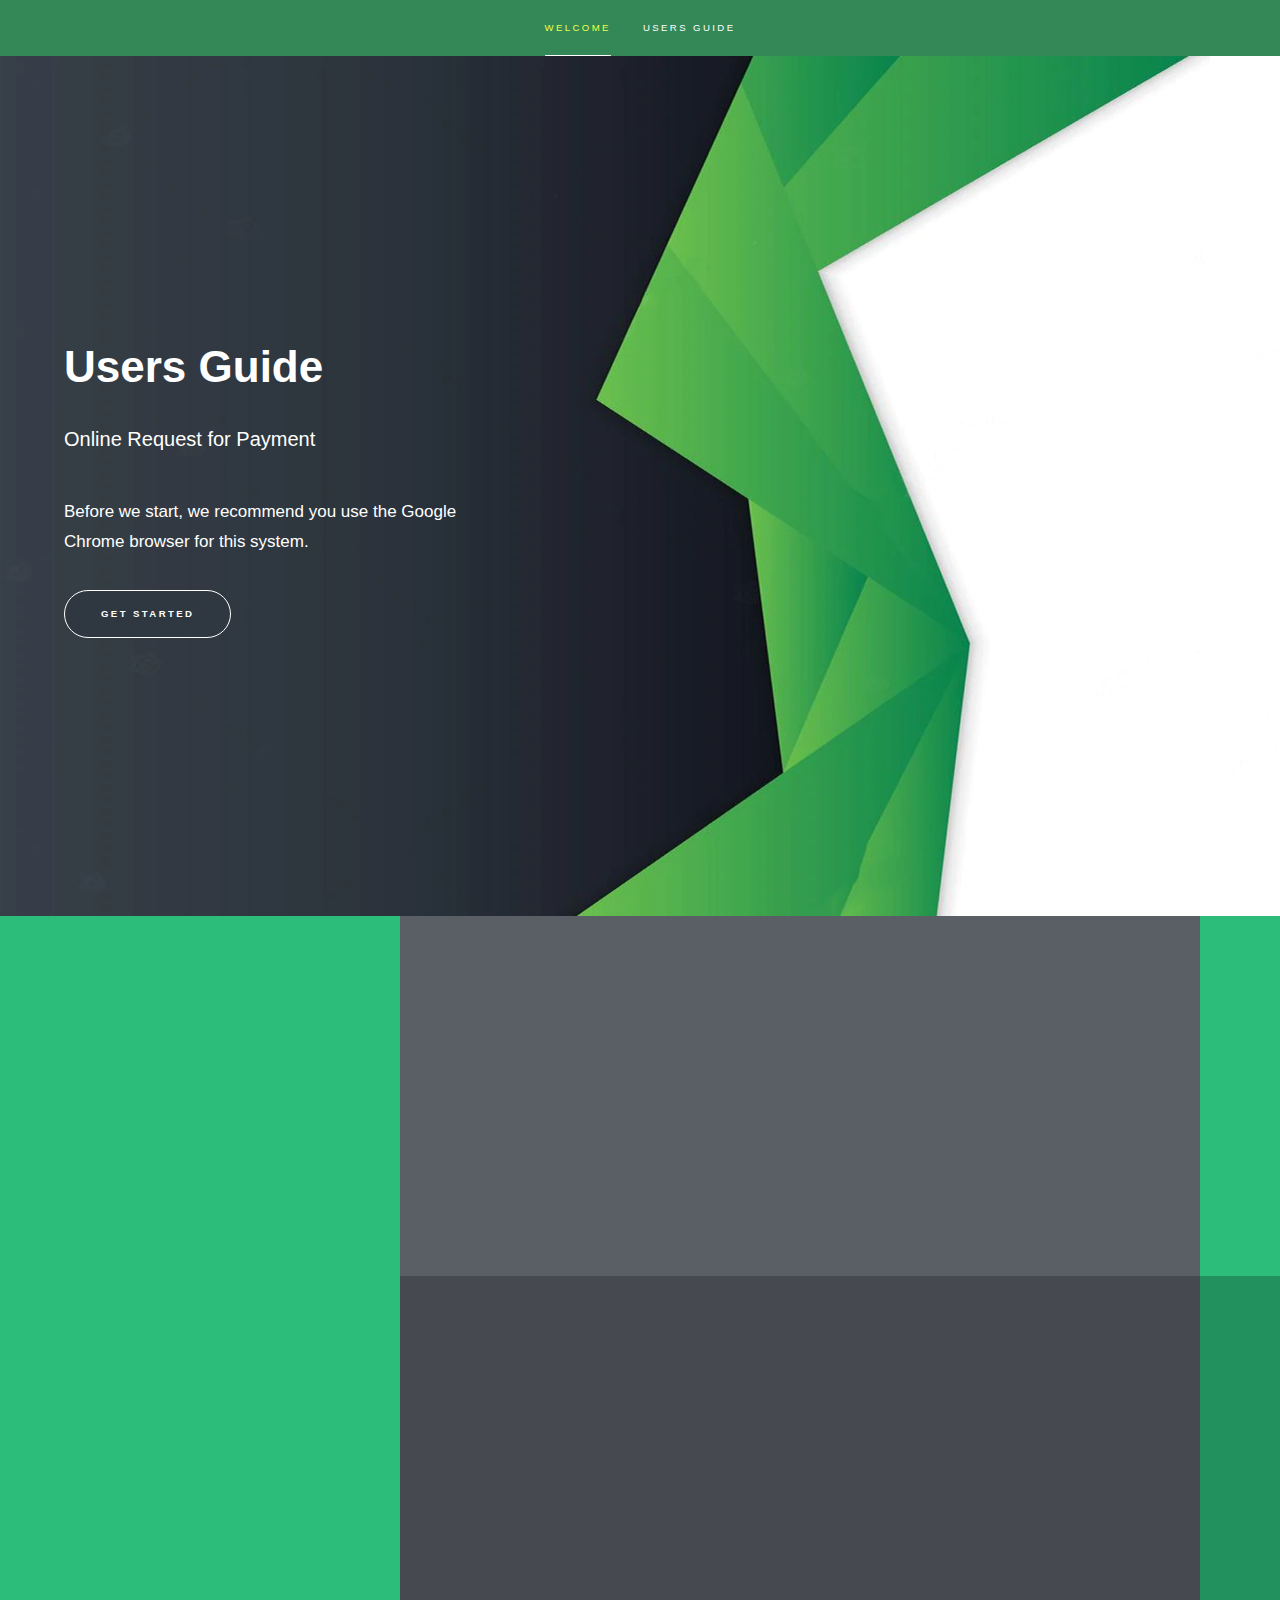
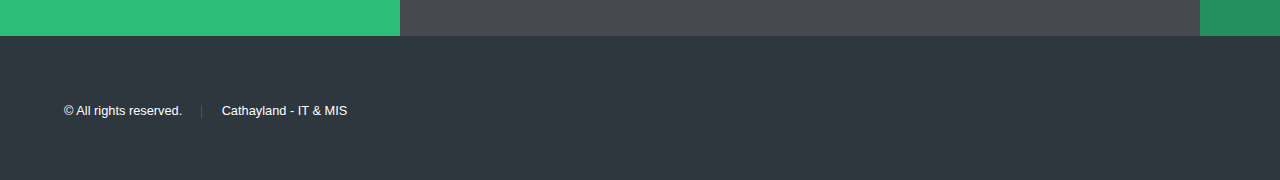
==== commit 7ee1521f: "commit" ====
--- a/index.html
+++ b/index.html
@@ -30,7 +30,7 @@
 						<div class="inner">
 							<h1>Users Guide</h1>
 							<p>Online Request for Payment</p>
-							<p style="font-weight: 100 !important; font-size: 20px; font-style: arial; margin-top:0;">Before we start, we recommend you to use Google chrome browser for using this system.</p>
+							<p style="font-weight: 100 !important; font-size: 17px; font-style: arial; margin-top:0; max-width: 400px;">Before we start, we recommend you use the Google Chrome browser for this system.</p>
 							<ul class="actions">
 								<li><a href="#one" class="button scrolly">Get Started</a></li>
 							</ul>
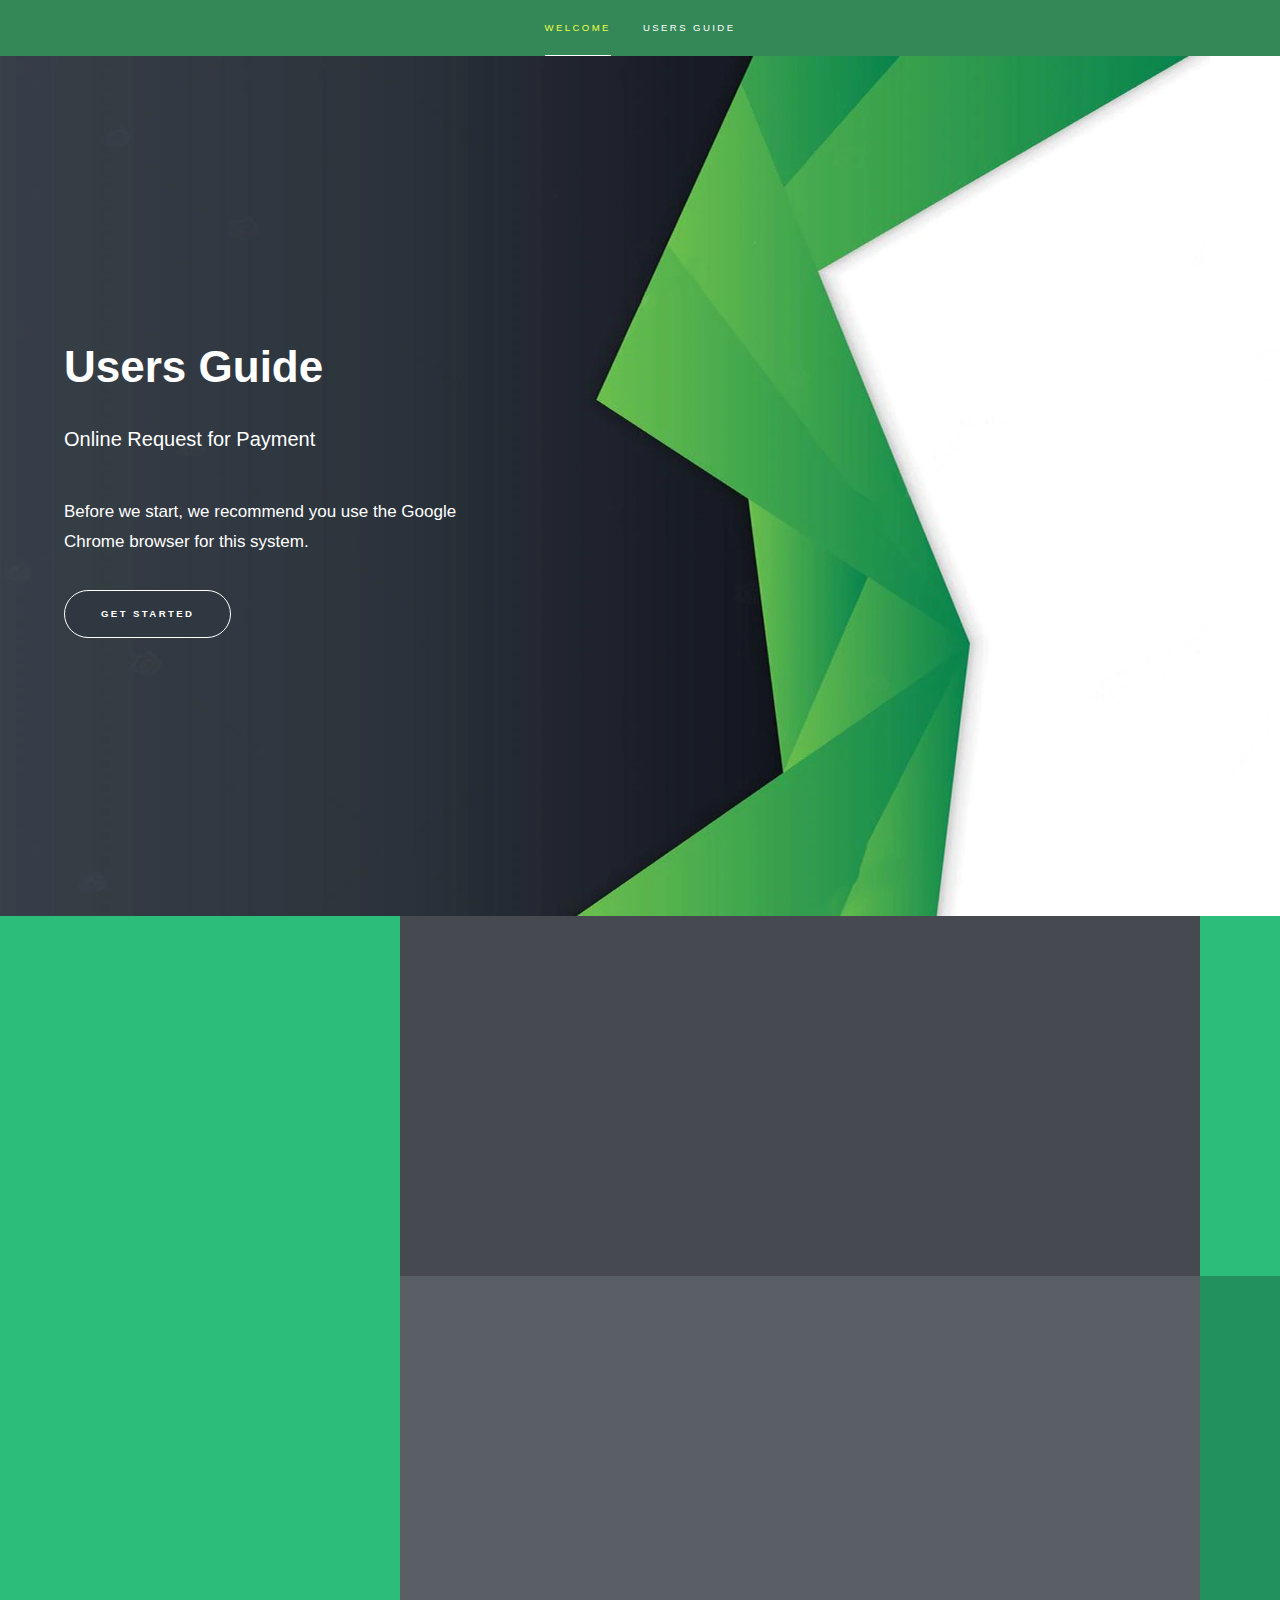
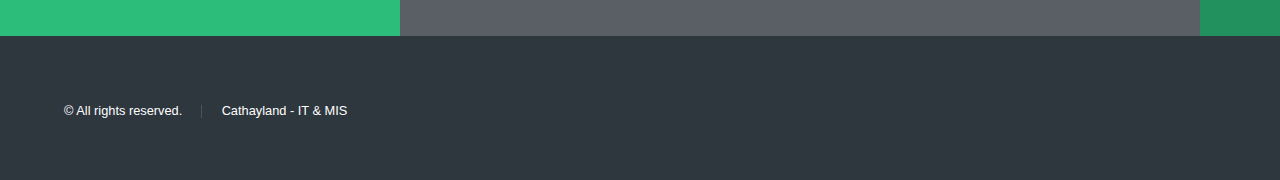
==== commit ad63916d: "new home" ====
--- a/index.html
+++ b/index.html
@@ -40,6 +40,19 @@
 				<!-- One -->
 					<section id="one" class="wrapper style2 spotlights">
 						<section>
+							<a href="requestor.html" class="image"><img src="images/M2.png" alt="" data-position="top center" /></a>
+							<div class="content" style="background-color:#464a50;">
+								<div class="inner">
+									<h2>Requestor</h2>
+									<p>Directions on how to use Online Request for Payment as a requestor.</p>
+									<ul class="actions">
+										<li><a href="requestor.html" class="button">Read Online</a></li>
+										<li><a href="" class="button primary icon solid fa-download">Download PDF</a></li>
+									</ul>
+								</div>
+							</div>
+						</section>
+						<section>
 							<a href="approver.html" class="image"><img src="images/M1.png" alt="" data-position="center center" /></a>
 							<div class="content" style="background-color:#5a5f66;">
 								<div class="inner">
@@ -52,19 +65,7 @@
 								</div>
 							</div>
 						</section>
-						<section>
-							<a href="requestor.html" class="image"><img src="images/M2.png" alt="" data-position="top center" /></a>
-							<div class="content" style="background-color:#464a50;">
-								<div class="inner">
-									<h2>Requestor</h2>
-									<p>Directions on how to use Online Request for Payment as a requestor.</p>
-									<ul class="actions">
-										<li><a href="requestor.html" class="button">Read Online</a></li>
-										<li><a href="" class="button primary icon solid fa-download">Download PDF</a></li>
-									</ul>
-								</div>
-							</div>
-						</section>
+					</section>
 
 			</div>
 
